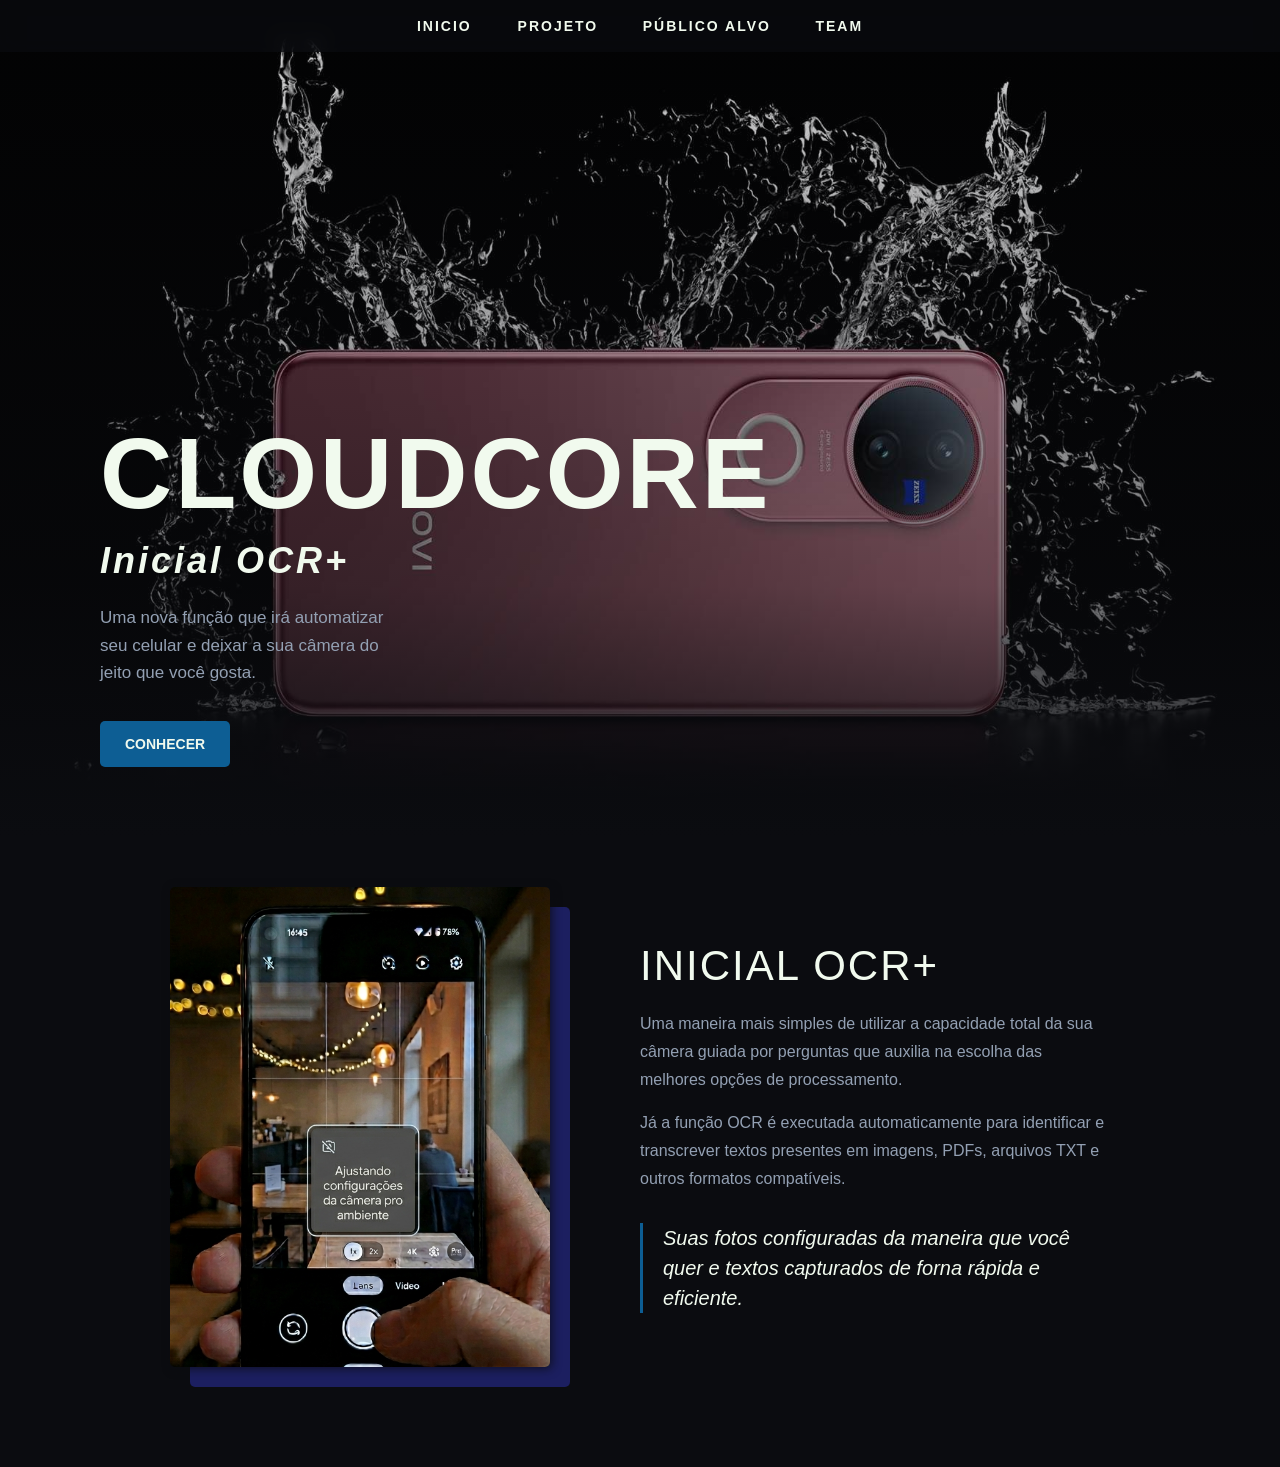
==== SPRINT/index.html @ e1733553 "adicionando inicio/projeto" ====
<!DOCTYPE html>
<html lang="en">
<head>
    <meta charset="UTF-8">
    <meta name="viewport" content="width=device-width, initial-scale=1.0">
    <title>SPRINT-3</title>
    <link rel="stylesheet" href="./style.css">
</head>

<body>
    <main id="inicio">
        <header class="menu">
            <nav>
                <a href="#inicio">Inicio </a>
                <a href="#projeto">Projeto</a>
                <a href="#alvo">Público Alvo</a>
                <a href="#team">Team</a>
            </nav>
        </header>

    <section id="box">
        <div class="box-content">
            <h1>
                CLOUDCORE
                <span>Inicial OCR+</span>
            </h1>
            <p class="box-desc">
                Uma nova função que irá automatizar seu celular e deixar a sua câmera do jeito que você gosta.
            </p>
            <a href="#projeto" class="btn">
                Conhecer
            </a>
        </div>
    </section>

    <section class="conteudo" id="projeto">
            <div class="img" role="img" ></div>

            <div class="text">
                <h2>INICIAL OCR+</h2>
                <p>
                    Uma maneira mais simples de utilizar a capacidade total da sua câmera guiada por perguntas que auxilia na escolha das melhores opções de processamento.

                </p>
                <p>
                   Já a função OCR é executada automaticamente para identificar e transcrever textos presentes em imagens, PDFs, arquivos TXT e outros formatos compatíveis.
                </p>
                <blockquote>
                    Suas fotos configuradas da maneira que você quer e textos capturados de forna rápida e eficiente.
                </blockquote>
            </div>
        </section>
    </main>

</body>
</html>
---- SPRINT/style.css ----
:root{
    --primary: #0d5e94;
    --secondary:#2a177f;
    --tertiary: #6a1414;
    --dark: #0b0c10;
    --light: #F1FAEE;
    --gray: #93a0b3;

    --title: 'Anton', 'Arial Narrow', sans-serif;
    --text: 'Work Sans', Arial, sans-serif;
}

::selection {
    background: var(--primary);
    color: var(--light);
}

html {
    scroll-behavior: smooth;
}

* {  
    box-sizing: border-box;
}

body {
    margin: 0;
    padding: 0;
    font-family: var(--text);
    background: var(--dark);
    color: var(--light);
    
}

.menu {
    position: fixed;
    width: 100%;
    top: 0;
    z-index: 10;
    display: flex;
    justify-content: center;
    padding: 17px 15px;
    background: #0b0c10b3;
    backdrop-filter: blur(10px);
}

.menu a {
    color: var(--light);
    text-decoration: none;
    text-transform: uppercase;
    font-size: 14px;
    letter-spacing: 2px;
    font-weight: 700;
    margin: 0 15px;
    padding: 7px 5px;
    border-bottom: 3px solid transparent;
    transition: border-color .5s ease;
}

.menu a:hover,
.menu a:focus {
    border-color: var(--primary);
    outline: none;
}

#box {
    display: flex;
    align-items:flex-end;
    height: 93vh;
    padding: 70px 100px;
    background-image:
        linear-gradient(180deg, #0b0c1026 0%, #0b0c108c 70%, var(--dark) 100%),
        url(./images/jovicell.jpg);
    background-size: cover;
    background-position: center;
}

h1 {
    font-family: var(--title);
    color: var(--light);
    text-transform: uppercase;
    font-size: 100px;
    line-height: 1;
    letter-spacing: 3px;
    margin: 0;
}

h1 span {
    display: block;
    color: var(--light);
    font-family: var(--text);
    font-size: 36px;
    font-weight: 600;
    margin-top: 20px;
    font-style: italic;
    text-transform: capitalize;
}

.box-desc {
    max-width: 40%;
    color: var(--gray);
    font-size: 17px;
    line-height: 1.6;
    margin: 25px 0 35px;
    
}
 
.btn {
    background: var(--primary);
    color: var(--light);
    text-transform: uppercase;
    text-decoration: none;
    font-weight: 600;
    font-size: 14px;
    padding: 15px 25px;
    border-radius: 5px;
    display: block;
    width: fit-content;
    transition: transform .25s ease, background .25s ease;
}

.btn:hover,
.btn:focus {    
    background: var(--secondary);
    transform: scale(1.05) translateX(5px);
    outline: none;
}

.conteudo {
    display: flex;
    align-items: center;
    justify-content: space-between;
    padding: 50px 0 100px;
    max-width: 940px;
    margin: 0 auto;
}

.img {
    background-image: url(./images/Módulo\ automático.png);
    background-size: cover;
    background-position: center;
    width: 380px;
    height: 480px;
    border-radius: 5px;
    box-shadow: 2px 2px 10px #0b0c10bf, 20px 20px 0 #393fe65f;
}

.text { 
    width: 50%;
}

h2 {
    font-family: var(--title);
    text-transform: uppercase;
    font-size: 42px;
    letter-spacing: 2px;
    font-weight: 400;
    margin: 0 0 20px;
    color: var(--light);
}

.text p {
    color: var(--gray);
    font-size: 16px;
    line-height: 1.75;
    margin: 0 0 15px;
}

blockquote {
    color: var(--light);
    font-size: 20px;
    font-style: italic;
    line-height: 1.5;
    margin: 30px 0 0;
    padding-left: 20px;
    border-left: 3px solid var(--primary);
}
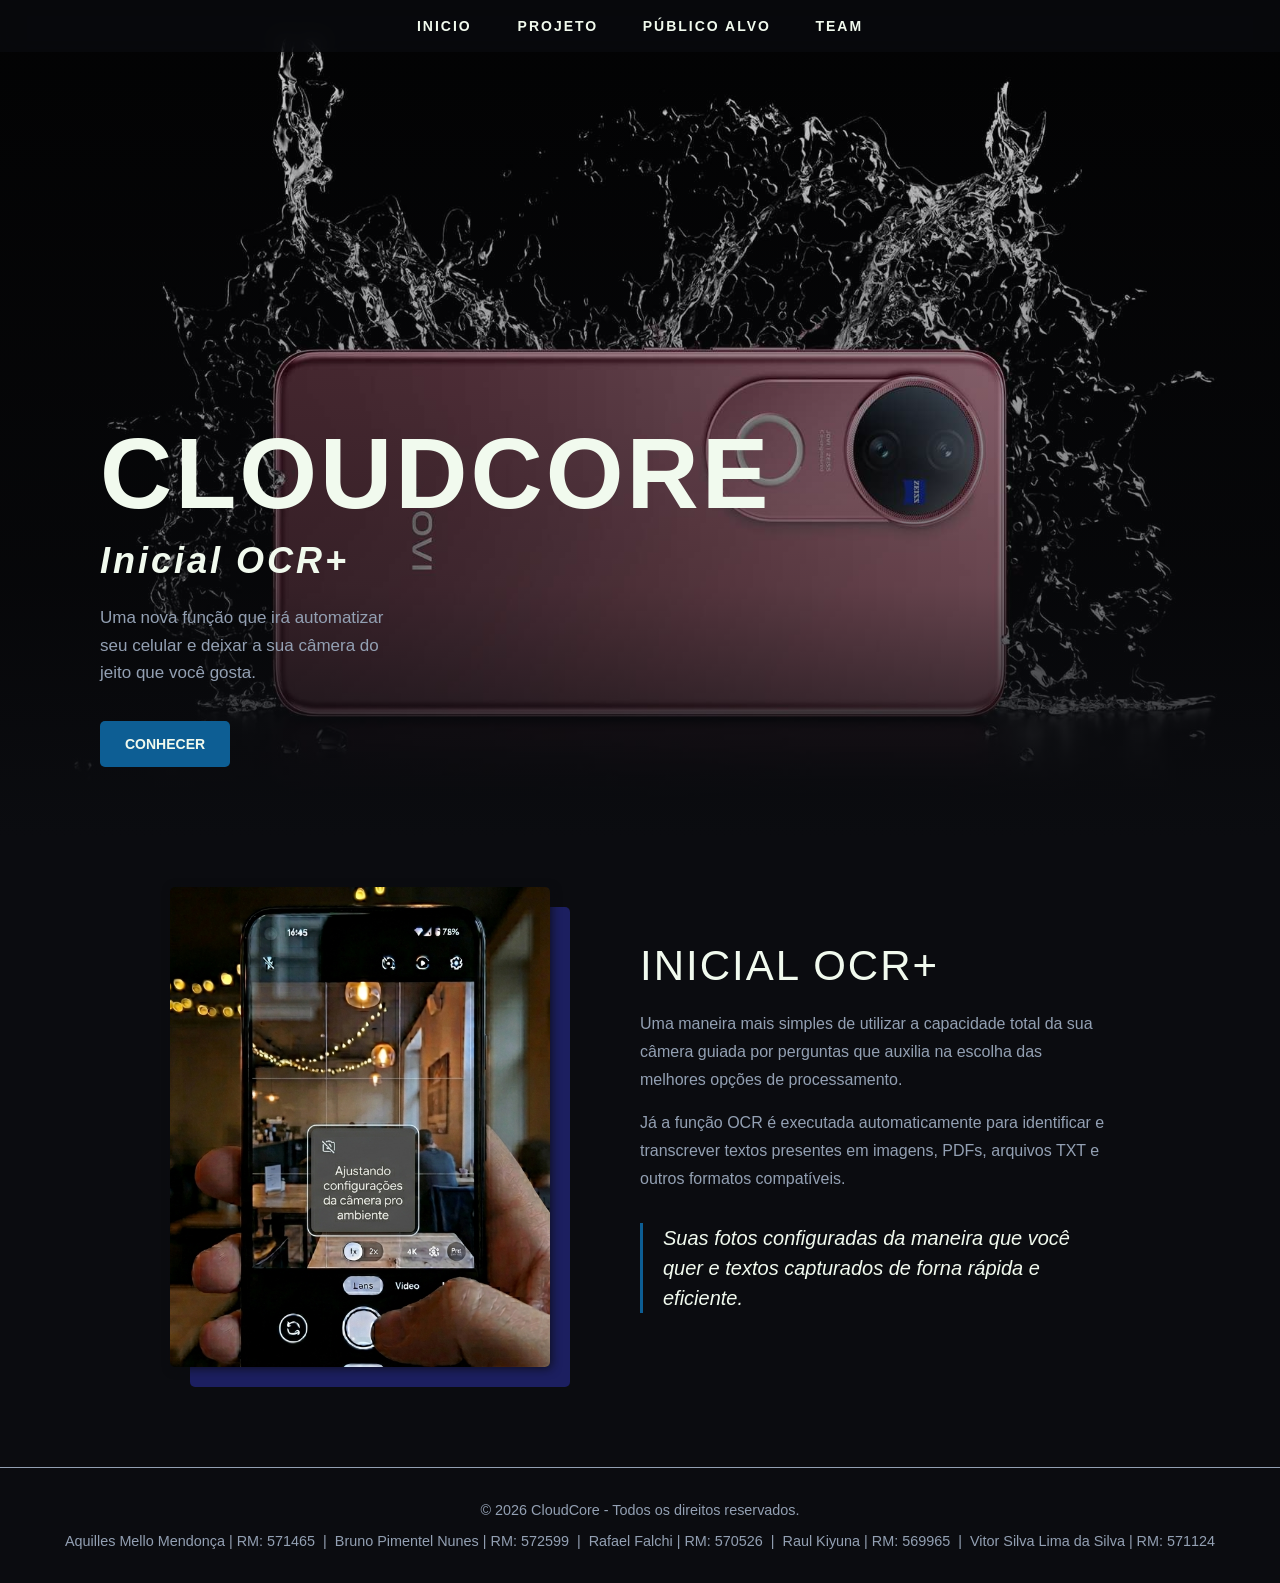
==== commit 5860efd6: "footer" ====
--- a/SPRINT/index.html
+++ b/SPRINT/index.html
@@ -50,6 +50,12 @@
                 </blockquote>
             </div>
         </section>
+
+        <footer class="rodape">
+            <p id="integrantes">© 2026 CloudCore - Todos os direitos reservados.</p>
+        <p> Aquilles Mello Mendonça | RM: 571465 &nbsp;|&nbsp; Bruno Pimentel Nunes | RM: 572599 &nbsp;|&nbsp; Rafael Falchi | RM: 570526 &nbsp;|&nbsp; Raul Kiyuna | RM: 569965 &nbsp;|&nbsp; Vitor Silva Lima da Silva | RM: 571124</p>
+
+        </footer>
     </main>
 
 </body>
--- a/SPRINT/style.css
+++ b/SPRINT/style.css
@@ -175,3 +175,12 @@
     padding-left: 20px;
     border-left: 3px solid var(--primary);
 }
+
+  footer {
+        background-color: var(--dark);
+        text-align: center;
+        padding: 20px;
+        font-size: 0.9rem;
+        color: var(--gray);
+        border-top: 1px solid var(--gray);
+    }
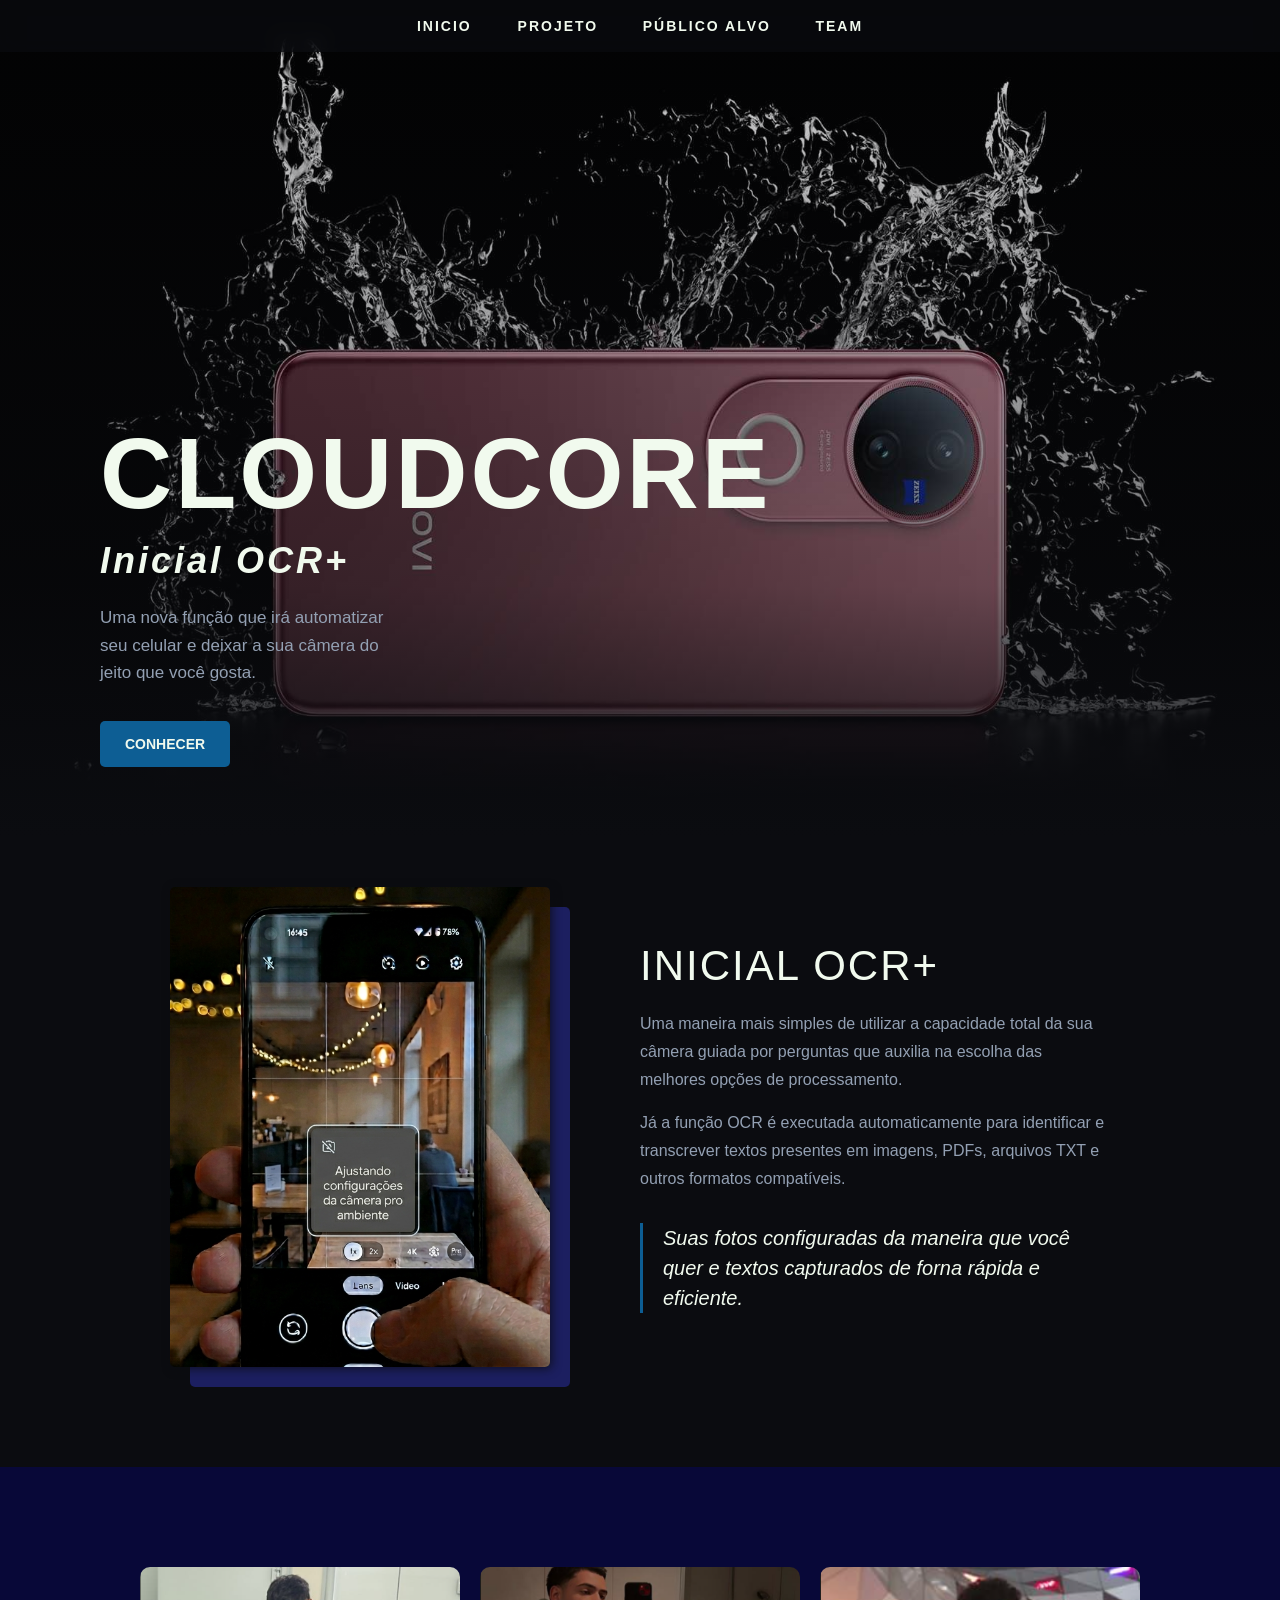
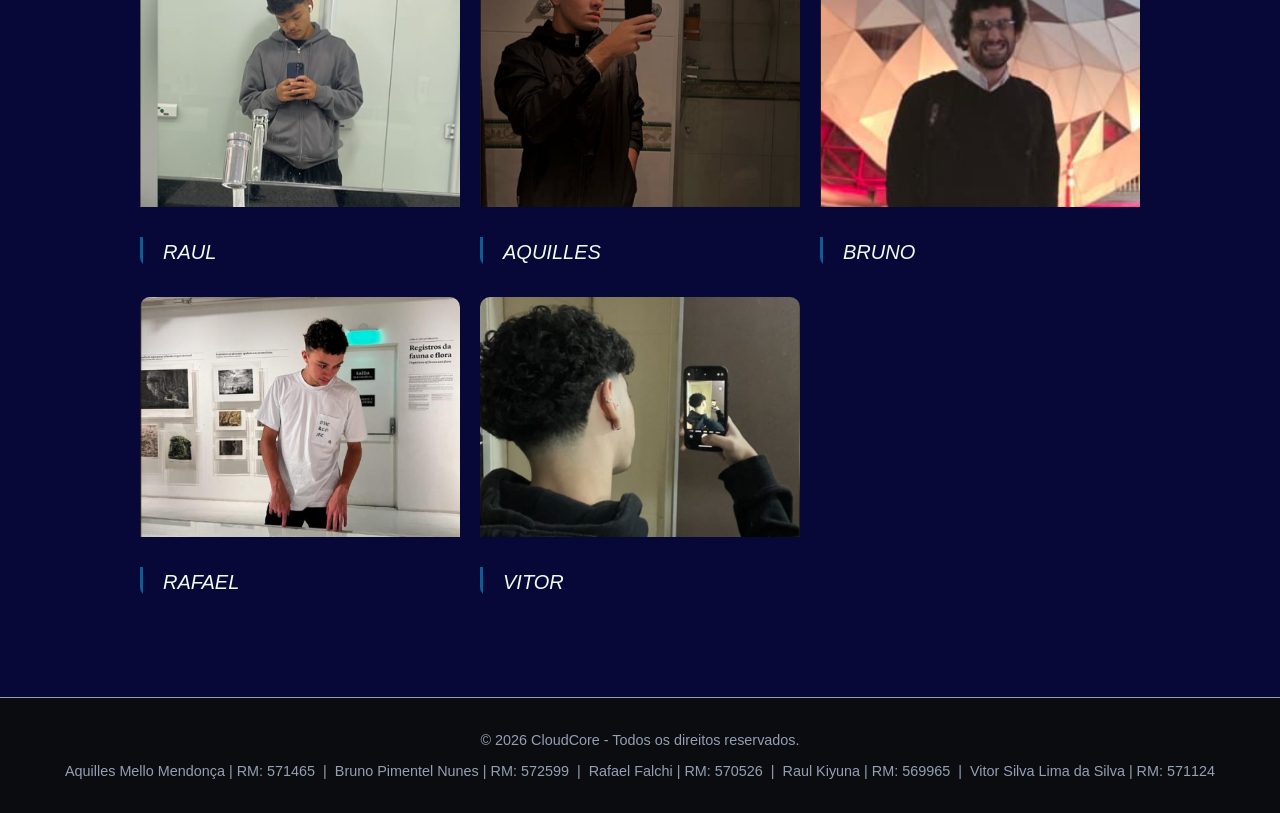
==== commit 3a0755c4: "aba team" ====
--- a/SPRINT/index.html
+++ b/SPRINT/index.html
@@ -34,22 +34,50 @@
     </section>
 
     <section class="conteudo" id="projeto">
-            <div class="img" role="img" ></div>
+        <div class="img-c" role="img" ></div>
+        <div class="text">
+            <h2>INICIAL OCR+</h2>
+            <p>Uma maneira mais simples de utilizar a capacidade total da sua câmera guiada por perguntas que auxilia na escolha das melhores opções de processamento.
+            </p>
+            <p>Já a função OCR é executada automaticamente para identificar e transcrever textos presentes em imagens, PDFs, arquivos TXT e outros formatos compatíveis.
+            </p>
+            <blockquote>
+                    Suas fotos configuradas da maneira que você quer e textos capturados de forna rápida e eficiente.
+            </blockquote>
+        </div>
+    </section>
+    
+    <section class="team" id="team">
+        <div class="team-content">
+           
+        </div>
 
-            <div class="text">
-                <h2>INICIAL OCR+</h2>
-                <p>
-                    Uma maneira mais simples de utilizar a capacidade total da sua câmera guiada por perguntas que auxilia na escolha das melhores opções de processamento.
+        <div class="team_container">
+            <div class="team-card">
+                <img src="./images/user-1.png" class="img-t" alt="Raul">
+                <blockquote> RAUL</blockquote>
+            </div>
 
-                </p>
-                <p>
-                   Já a função OCR é executada automaticamente para identificar e transcrever textos presentes em imagens, PDFs, arquivos TXT e outros formatos compatíveis.
-                </p>
-                <blockquote>
-                    Suas fotos configuradas da maneira que você quer e textos capturados de forna rápida e eficiente.
-                </blockquote>
+            <div class="team-card">
+                <img src="./images/user-2.png" class="img-t" alt="Aquilles">
+                <BLOckquote> AQUILLES</BLOckquote>
             </div>
+            <div class="team-card">
+                <img src="./images/user-3.png" class="img-t" alt="Bruno">
+                <BLOckquote> BRUNO</BLOckquote>
+            </div>
+            <div class="team-card">
+                <img src="./images/user-4.png" class="img-t" alt="Rafael">
+                <BLOckquote>RAFAEL</BLOckquote>
+            </div>
+            <div class="team-card">
+                <img src="./images/user-5.png" class="img-t" alt="Vitor">
+                <blockquote>VITOR</blockquote>
+            </div>
+        </div>
         </section>
+           
+        
 
         <footer class="rodape">
             <p id="integrantes">© 2026 CloudCore - Todos os direitos reservados.</p>
--- a/SPRINT/style.css
+++ b/SPRINT/style.css
@@ -135,7 +135,7 @@
     margin: 0 auto;
 }
 
-.img {
+.img-c {
     background-image: url(./images/Módulo\ automático.png);
     background-size: cover;
     background-position: center;
@@ -176,11 +176,38 @@
     border-left: 3px solid var(--primary);
 }
 
-  footer {
+.team {
+    background-color:rgb(8, 8, 56); 
+    padding: 100px 20px;
+}
+
+.team_container {
+    display: grid;
+    grid-template-columns: repeat(3, 1fr);
+    gap: 30px 20px;
+    max-width: 1000px;
+    margin: 0 auto;
+}
+
+.team-card {
+    position: relative;
+    overflow: hidden;
+    width: 100%;
+    border-radius: 10px;
+}
+
+.img-t {
+    width: 100%;
+    height: 240px;
+    object-fit: cover;
+    display: block;
+}
+
+footer {
         background-color: var(--dark);
         text-align: center;
         padding: 20px;
         font-size: 0.9rem;
         color: var(--gray);
         border-top: 1px solid var(--gray);
-    }+}
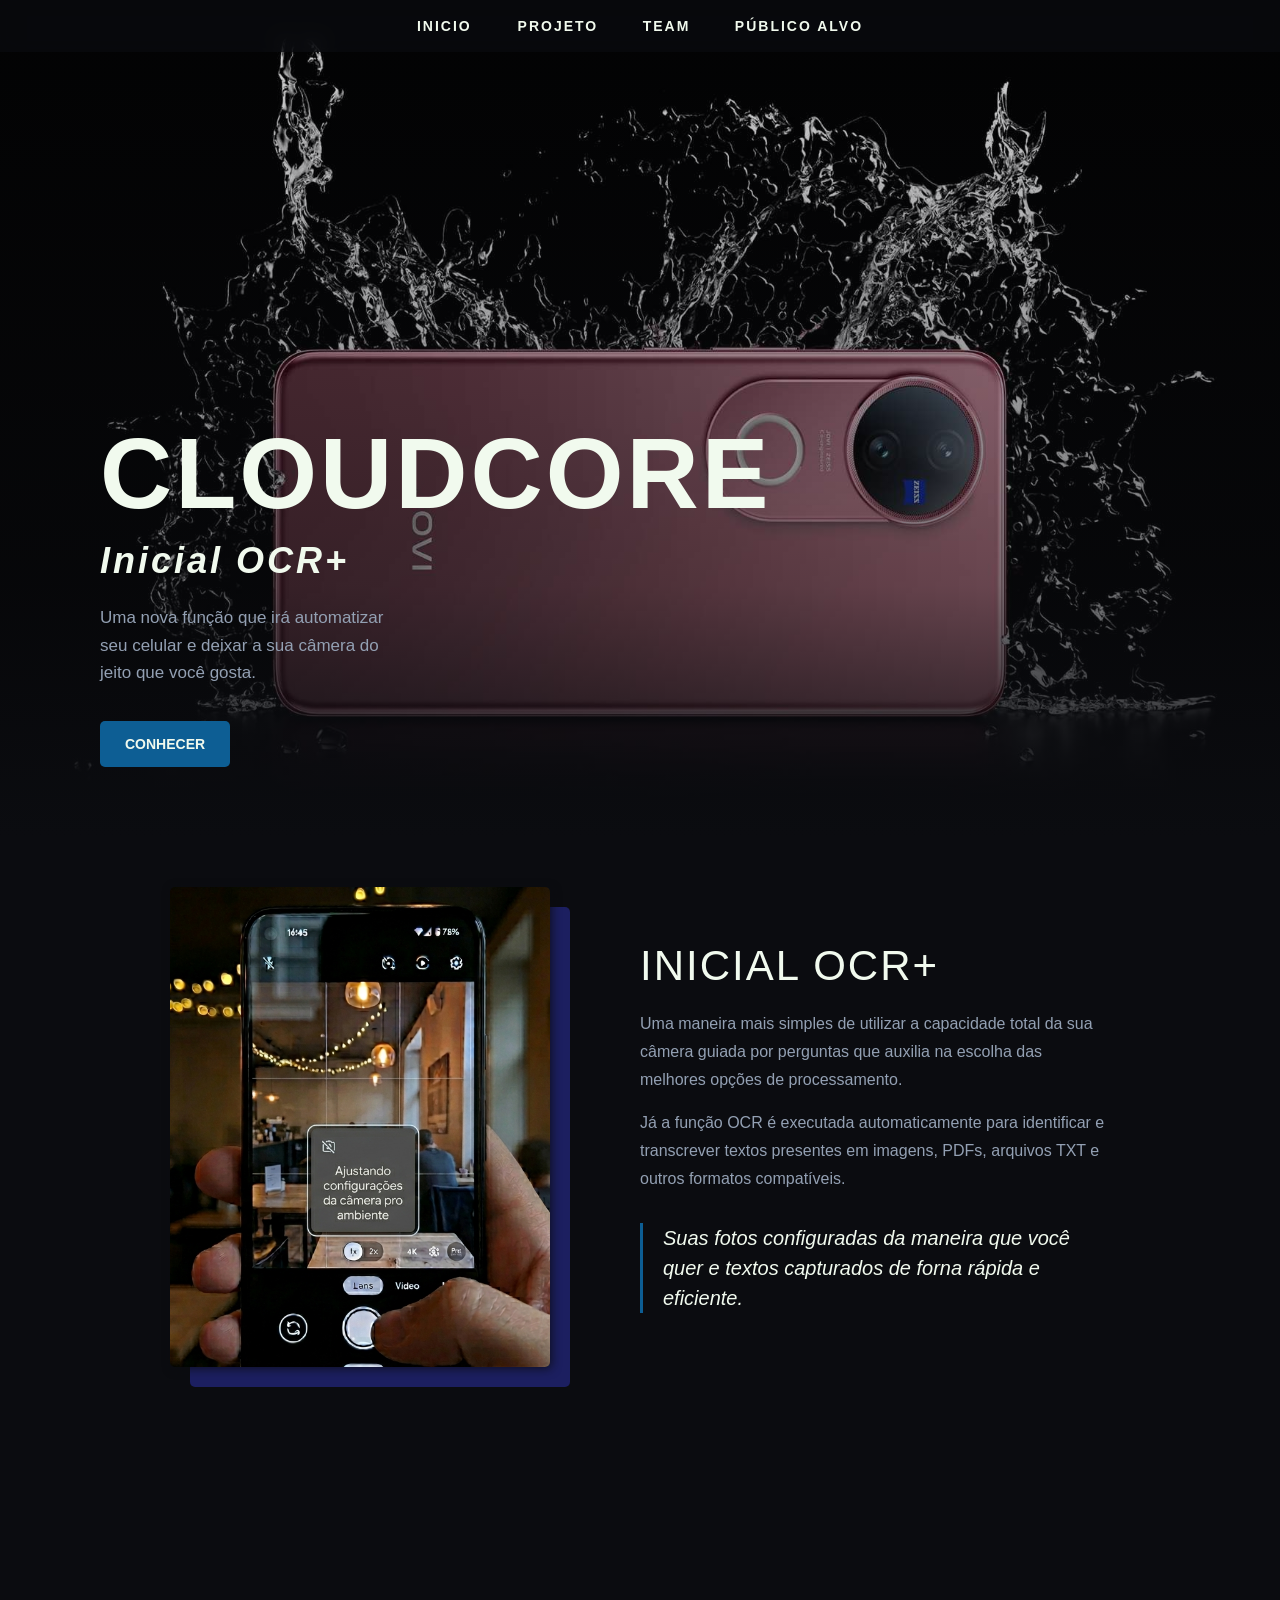
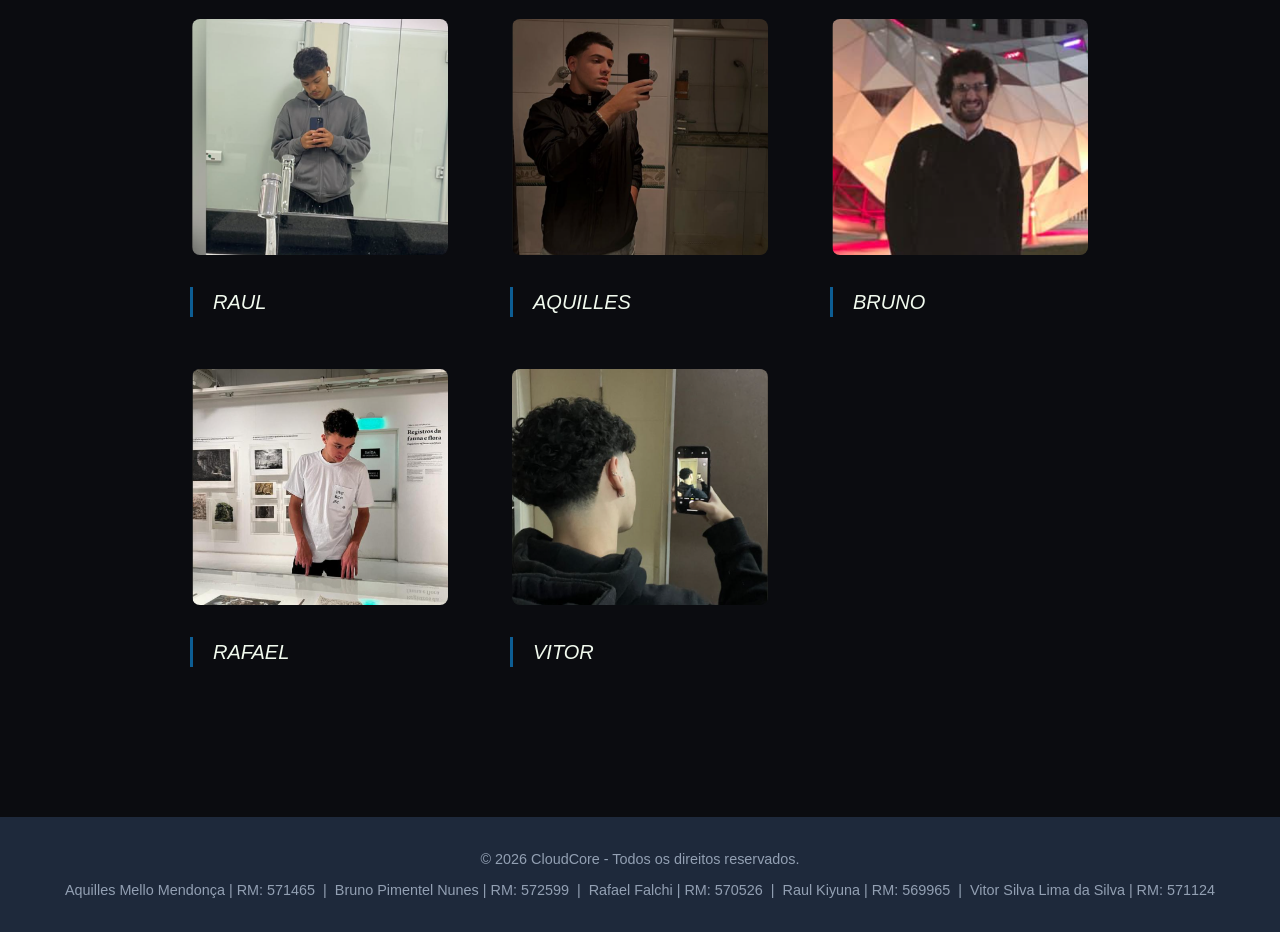
==== commit 0d457039: "team atualizado" ====
--- a/SPRINT/index.html
+++ b/SPRINT/index.html
@@ -13,8 +13,9 @@
             <nav>
                 <a href="#inicio">Inicio </a>
                 <a href="#projeto">Projeto</a>
+                <a href="#team">Team</a>
                 <a href="#alvo">Público Alvo</a>
-                <a href="#team">Team</a>
+                
             </nav>
         </header>
 
@@ -76,8 +77,13 @@
             </div>
         </div>
         </section>
-           
         
+        <section class="alvo" id="alvo">
+            <div class="alvo-container">
+
+            </div>
+
+        </section>
 
         <footer class="rodape">
             <p id="integrantes">© 2026 CloudCore - Todos os direitos reservados.</p>
--- a/SPRINT/style.css
+++ b/SPRINT/style.css
@@ -1,7 +1,8 @@
 :root{
     --primary: #0d5e94;
     --secondary:#2a177f;
-    --tertiary: #6a1414;
+    --tertiary: #2f2015d7;
+    --quartenary:#1e293b;
     --dark: #0b0c10;
     --light: #F1FAEE;
     --gray: #93a0b3;
@@ -177,23 +178,25 @@
 }
 
 .team {
-    background-color:rgb(8, 8, 56); 
+    background-color:var(--dark); 
     padding: 100px 20px;
 }
 
 .team_container {
     display: grid;
     grid-template-columns: repeat(3, 1fr);
-    gap: 30px 20px;
+    gap: 50px 60px;
     max-width: 1000px;
     margin: 0 auto;
-}
+    padding: 50px 50px;
+}
+
 
 .team-card {
     position: relative;
     overflow: hidden;
     width: 100%;
-    border-radius: 10px;
+    
 }
 
 .img-t {
@@ -201,13 +204,20 @@
     height: 240px;
     object-fit: cover;
     display: block;
+    border-radius: 10px;
+    border: 2px solid var(--dark);
+}
+
+.img-t:hover,
+.img-t:focus {
+    border-color: var(--primary);
+    outline: none;
 }
 
 footer {
-        background-color: var(--dark);
+        background-color: var(--quartenary);
         text-align: center;
         padding: 20px;
         font-size: 0.9rem;
         color: var(--gray);
-        border-top: 1px solid var(--gray);
-}
+}
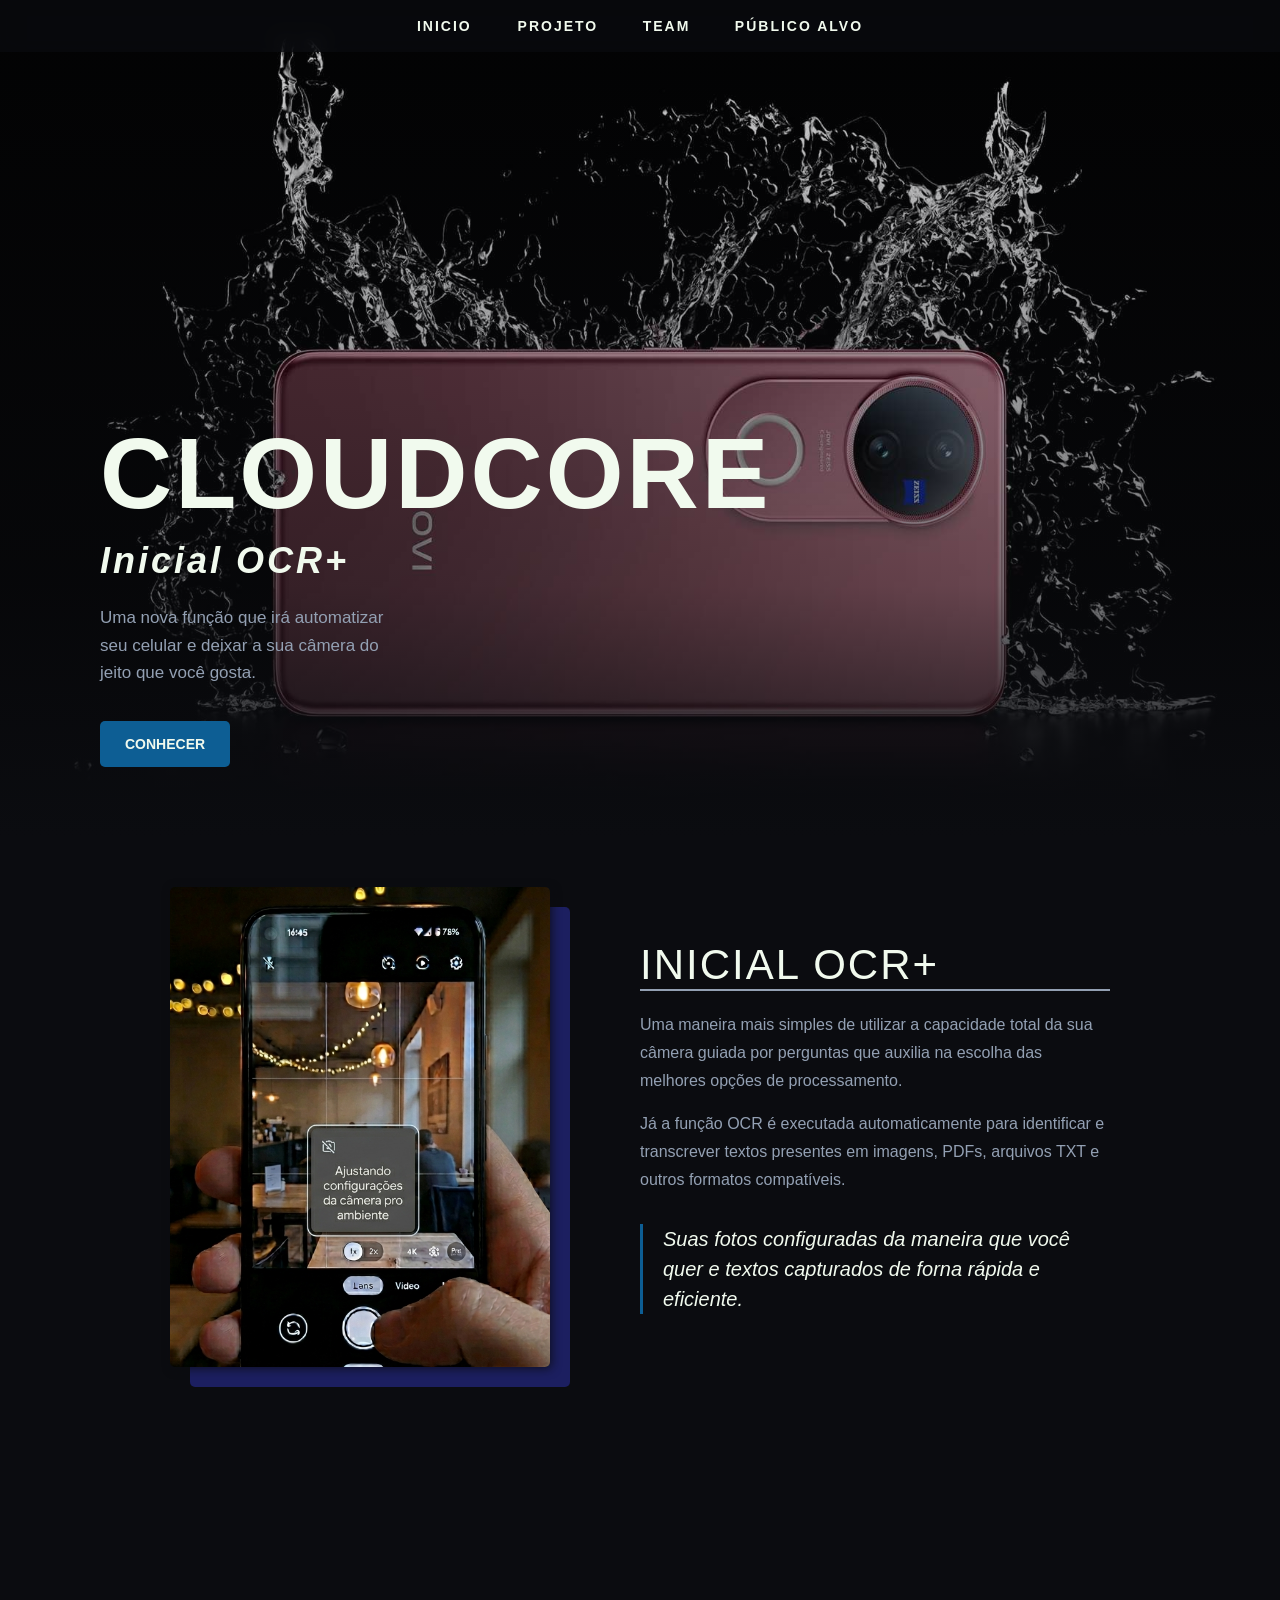
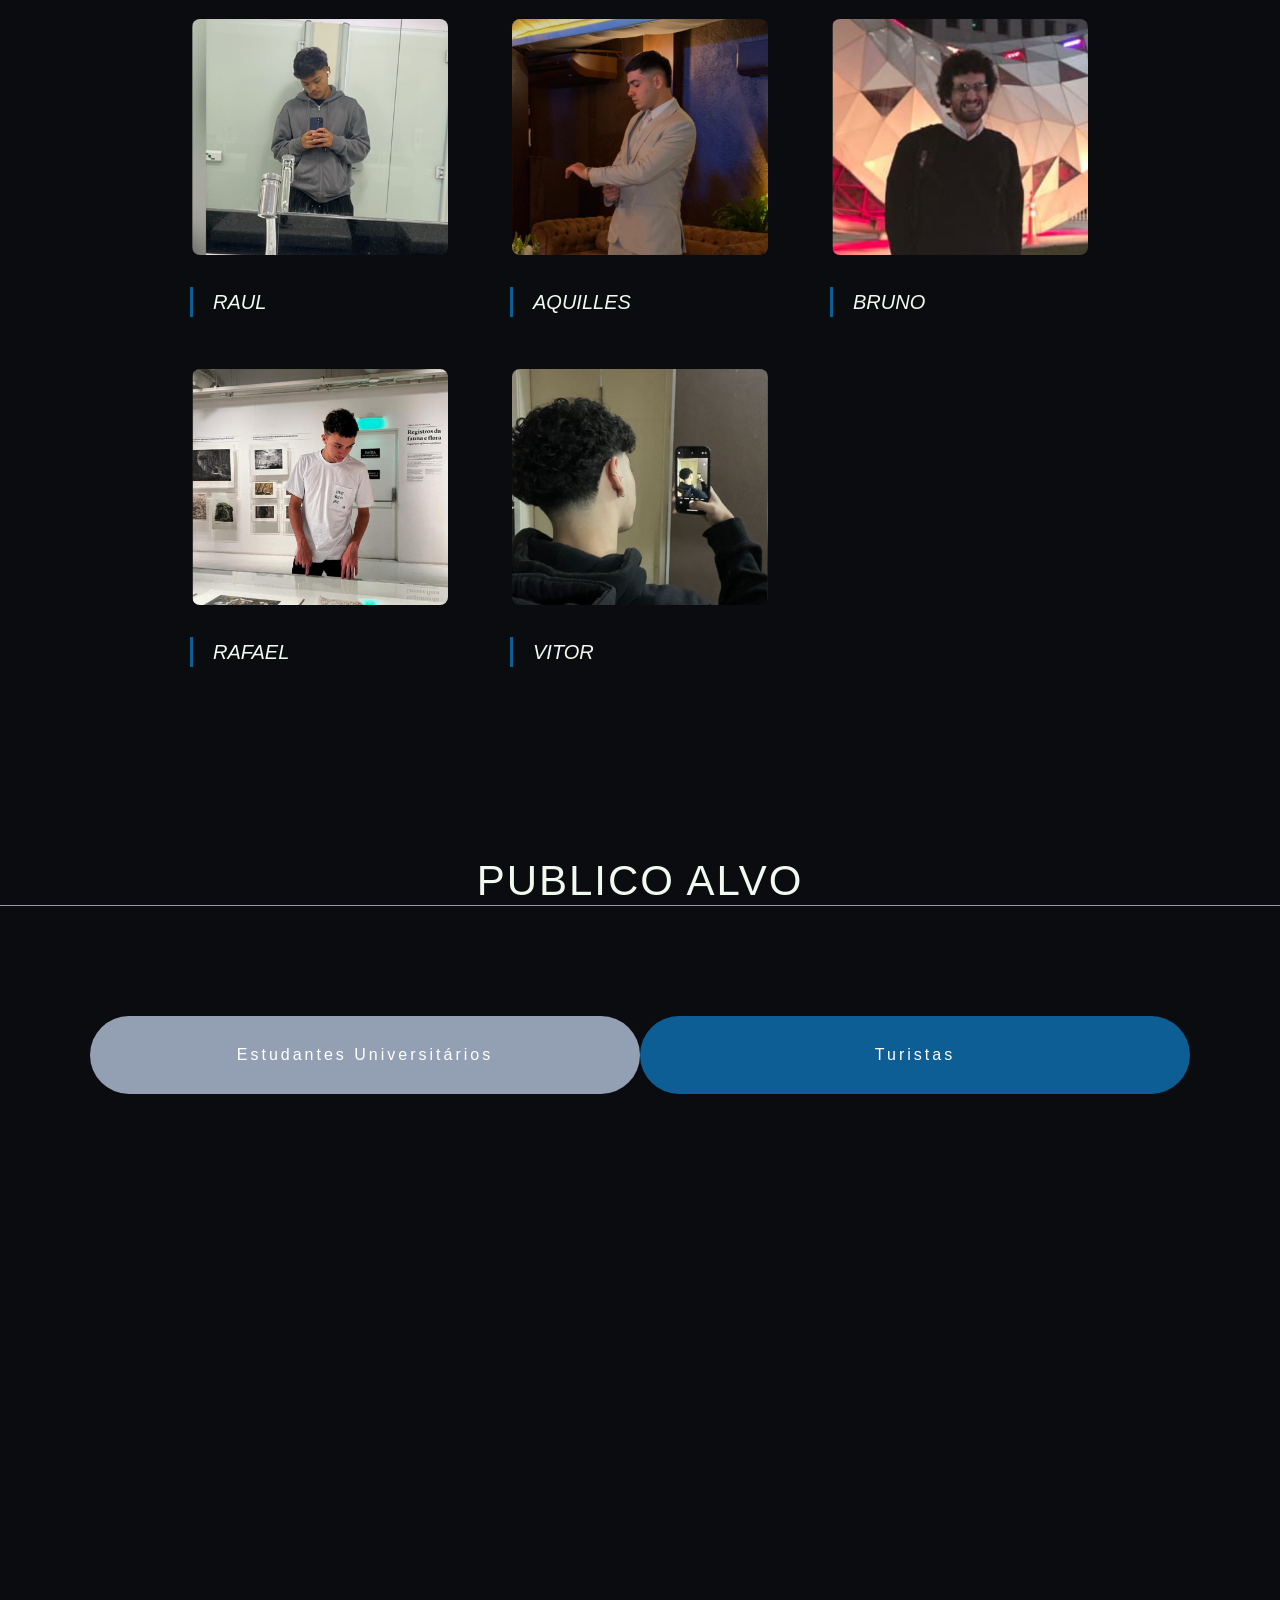
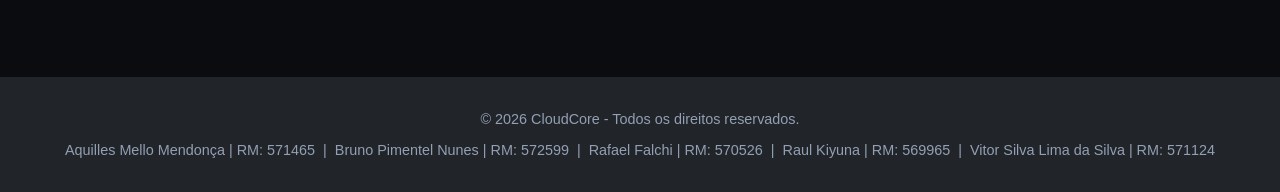
==== commit 9cb945d0: "Aba Público alvo" ====
--- a/SPRINT/index.html
+++ b/SPRINT/index.html
@@ -5,6 +5,7 @@
     <meta name="viewport" content="width=device-width, initial-scale=1.0">
     <title>SPRINT-3</title>
     <link rel="stylesheet" href="./style.css">
+    <link rel="stylesheet" href="./grid.css">
 </head>
 
 <body>
@@ -79,8 +80,13 @@
         </section>
         
         <section class="alvo" id="alvo">
-            <div class="alvo-container">
+            <div class="alvo-title">
+                <h3> Publico Alvo</h3>
+            </div>
 
+            <div class="alvo-container st">
+                <div class="steak st1">Estudantes Universitários </div>
+                <div class="steak st2">Turistas</div>
             </div>
 
         </section>
--- a/SPRINT/style.css
+++ b/SPRINT/style.css
@@ -1,7 +1,7 @@
 :root{
     --primary: #0d5e94;
     --secondary:#2a177f;
-    --tertiary: #2f2015d7;
+    --tertiary: #212429;
     --quartenary:#1e293b;
     --dark: #0b0c10;
     --light: #F1FAEE;
@@ -158,6 +158,7 @@
     font-weight: 400;
     margin: 0 0 20px;
     color: var(--light);
+    border-bottom: 2px solid var(--gray)
 }
 
 .text p {
@@ -213,9 +214,41 @@
     border-color: var(--primary);
     outline: none;
 }
+h3 {
+    font-family: var(--title);
+    text-transform: uppercase;
+    font-size: 42px;
+    letter-spacing: 2px;
+    font-weight: 400;
+    margin: 0 0 20px;
+    color: var(--light);
+    border-bottom: 1px solid var(--gray);
+}
+.alvo {
+    height: 80vh;
+    margin: 40px auto 100px;
+    color: #fff;
+    text-align: center;
+}
+
+.steak {
+    min-height: 70px; 
+    padding: 30px;
+    font-family: var(--text);
+    letter-spacing: 3px;
+    border-radius: 100px;
+}
+
+.st1 {
+    background-color: var(--gray);
+}
+
+.st2 {
+    background-color: var(--primary);
+}
 
 footer {
-        background-color: var(--quartenary);
+        background-color: var(--tertiary);
         text-align: center;
         padding: 20px;
         font-size: 0.9rem;
--- a/SPRINT/grid.css
+++ b/SPRINT/grid.css
@@ -0,0 +1,8 @@
+.alvo-container {
+    display: grid;
+}
+
+.st {
+    grid-template-columns: 1fr 1fr;
+    padding: 90px;
+}
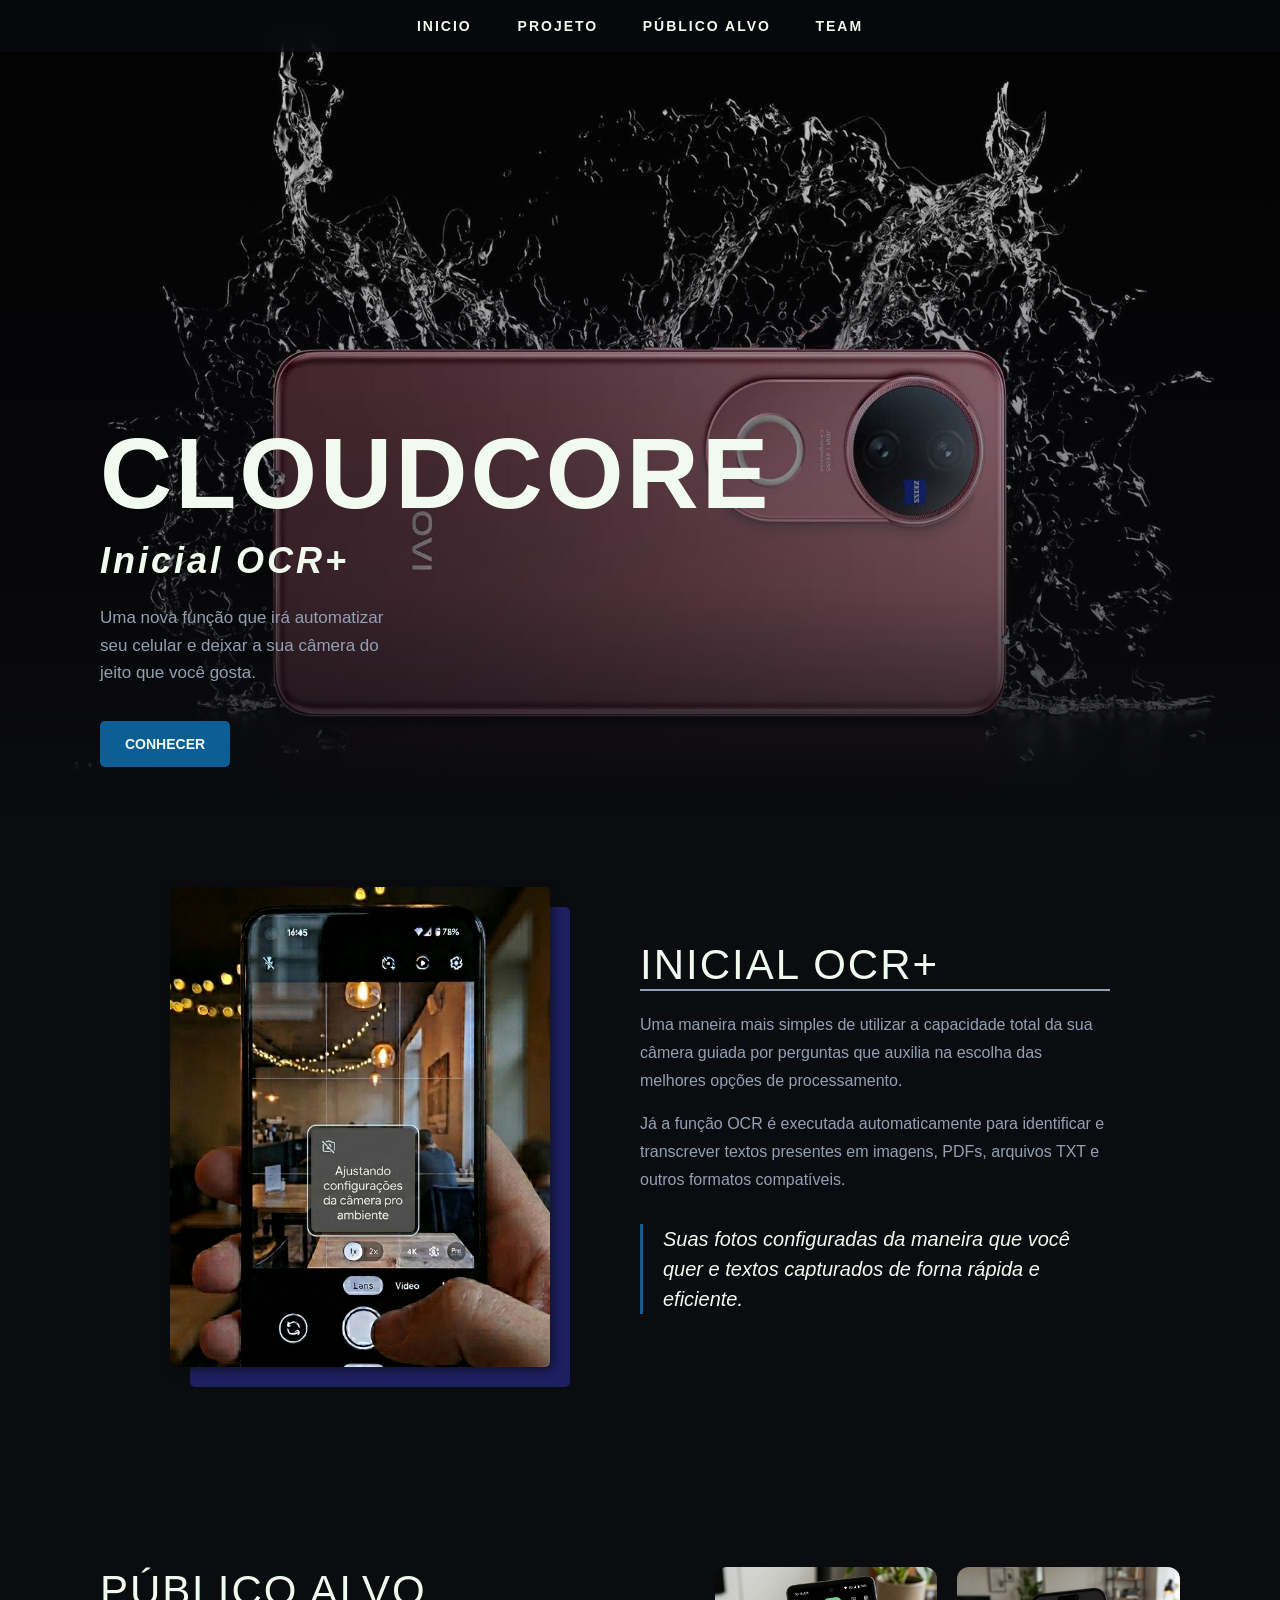
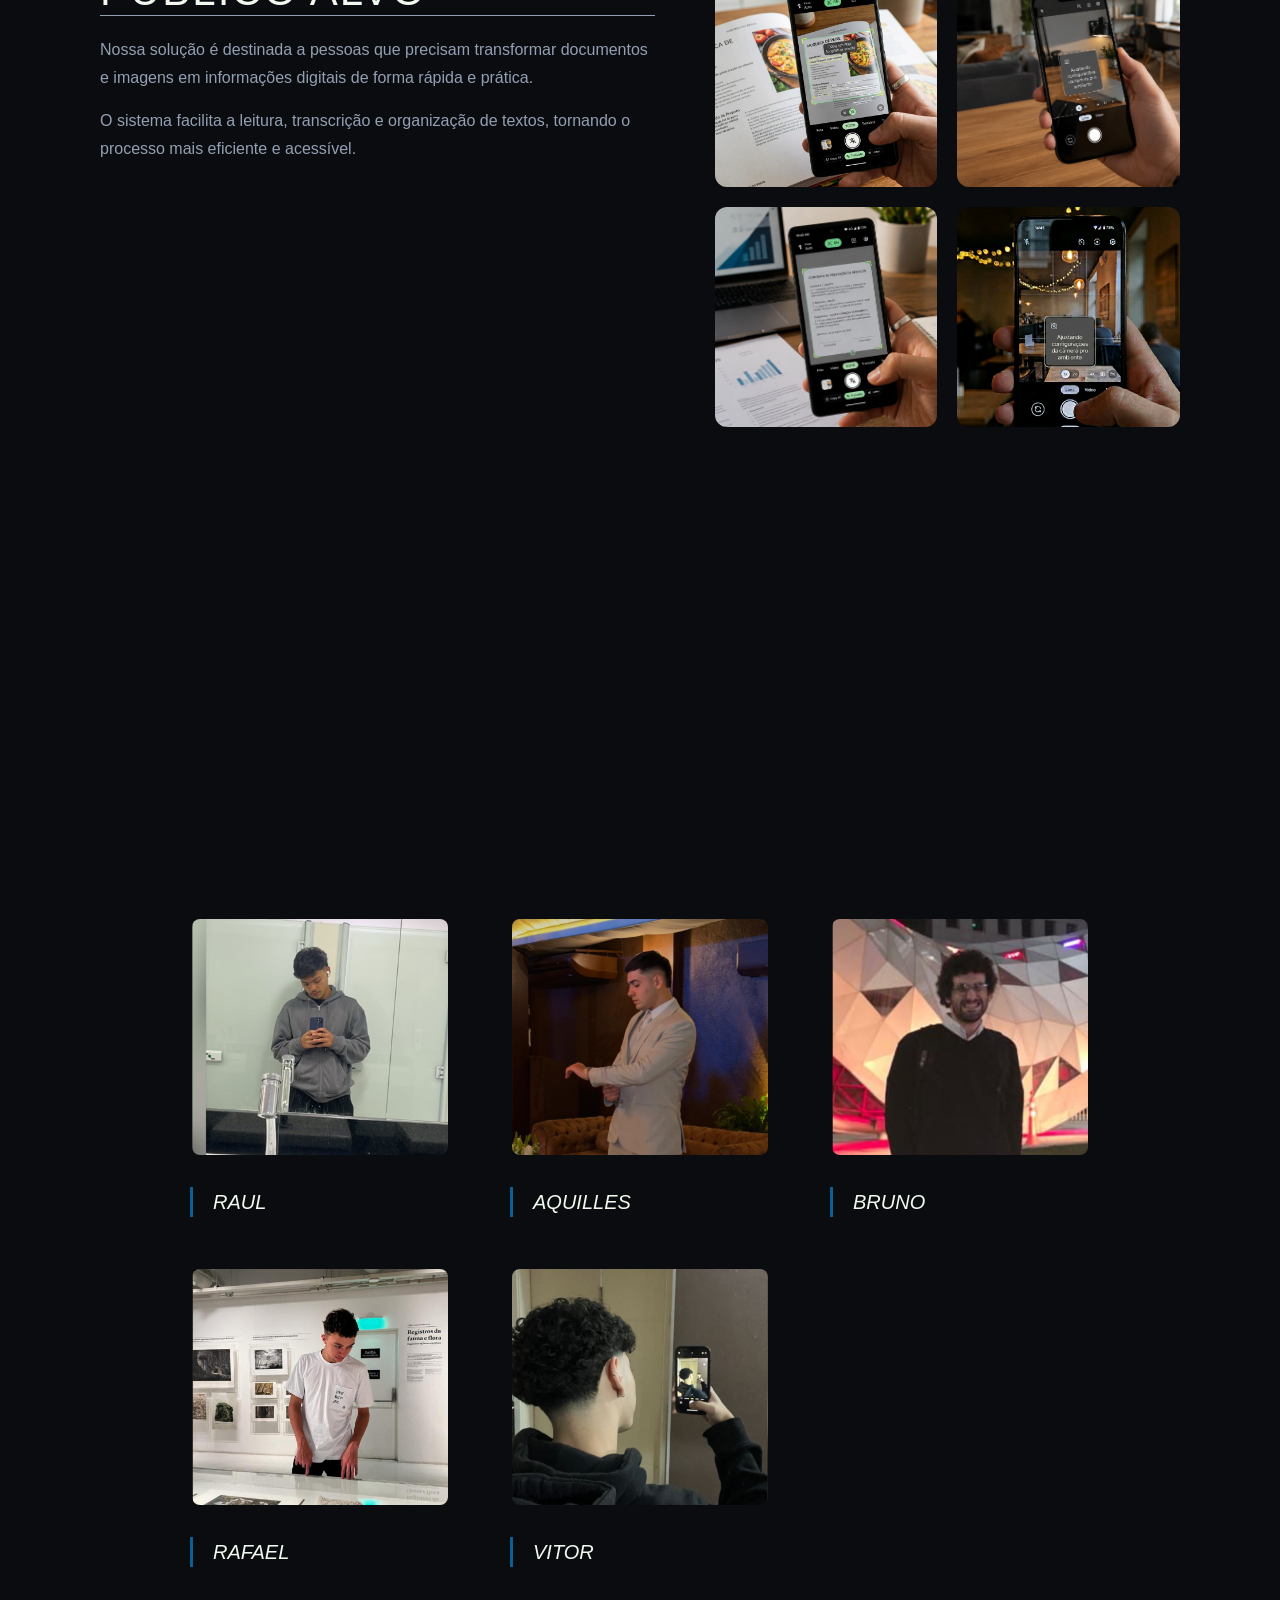
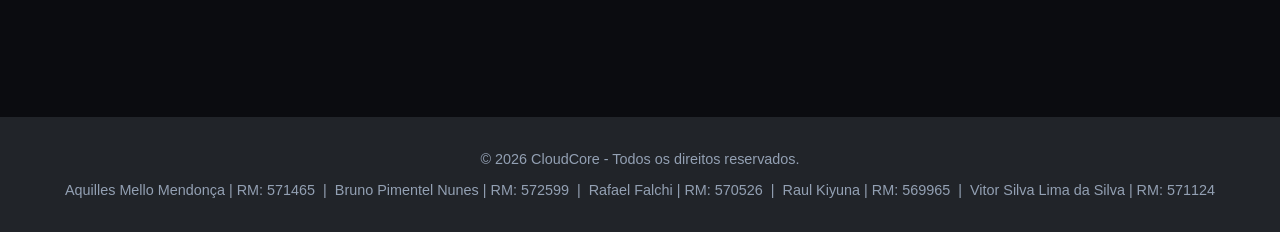
==== commit e982f96f: "Público alvo atualizado/ hover no team" ====
--- a/SPRINT/index.html
+++ b/SPRINT/index.html
@@ -14,8 +14,9 @@
             <nav>
                 <a href="#inicio">Inicio </a>
                 <a href="#projeto">Projeto</a>
+                <a href="#alvo">Público Alvo</a>
                 <a href="#team">Team</a>
-                <a href="#alvo">Público Alvo</a>
+                
                 
             </nav>
         </header>
@@ -49,7 +50,36 @@
         </div>
     </section>
     
-    <section class="team" id="team">
+    
+        
+       <section class="publico-alvo" id="alvo">
+
+    <div class="publico-texto">
+        <h3>PÚBLICO ALVO</h3>
+
+        <p>
+            Nossa solução é destinada a pessoas que precisam
+            transformar documentos e imagens em informações
+            digitais de forma rápida e prática.
+        </p>
+
+        <p>
+            O sistema facilita a leitura, transcrição e
+            organização de textos, tornando o processo mais
+            eficiente e acessível.
+        </p>
+    </div>
+
+    <div class="publico-galeria">
+        <img src="./images/OCR1.png" alt="Exemplo 1">
+        <img src="./images/inicial1.png" alt="Exemplo 2">
+        <img src="./images/OCR2.png" alt="Exemplo 3">
+        <img src="./images/Módulo automático.png" alt="Exemplo 4">
+    </div>
+
+</section>
+
+<section class="team" id="team">
         <div class="team-content">
            
         </div>
@@ -78,18 +108,6 @@
             </div>
         </div>
         </section>
-        
-        <section class="alvo" id="alvo">
-            <div class="alvo-title">
-                <h3> Publico Alvo</h3>
-            </div>
-
-            <div class="alvo-container st">
-                <div class="steak st1">Estudantes Universitários </div>
-                <div class="steak st2">Turistas</div>
-            </div>
-
-        </section>
 
         <footer class="rodape">
             <p id="integrantes">© 2026 CloudCore - Todos os direitos reservados.</p>
--- a/SPRINT/style.css
+++ b/SPRINT/style.css
@@ -178,6 +178,56 @@
     border-left: 3px solid var(--primary);
 }
 
+
+
+#alvo {
+    display: flex;
+    align-items: flex-start;
+    padding: 100px 100px;
+    height: 100vh;
+}
+
+h3 {
+    font-family: var(--title);
+    text-transform: uppercase;
+    font-size: 42px;
+    letter-spacing: 2px;
+    font-weight: 400;
+    margin: 0 0 20px;
+    color: var(--light);
+    border-bottom: 1px solid var(--gray);
+}
+
+
+.publico-alvo {
+    display: grid;
+    grid-template-columns: 1fr 1fr;
+    gap: 60px;
+    align-items: center;
+    padding: 80px;
+}
+
+.publico-texto p {
+    color: var(--gray);
+    font-size: 16px;
+    line-height: 1.75;
+    margin: 0 0 15px;
+}
+
+
+.publico-galeria {
+    display: grid;
+    grid-template-columns: repeat(2, 1fr);
+    gap: 20px;
+}
+
+.publico-galeria img {
+    width: 100%;
+    height: 220px;
+    object-fit: cover;
+    border-radius: 12px;
+}
+
 .team {
     background-color:var(--dark); 
     padding: 100px 20px;
@@ -211,42 +261,8 @@
 
 .img-t:hover,
 .img-t:focus {
-    border-color: var(--primary);
-    outline: none;
-}
-h3 {
-    font-family: var(--title);
-    text-transform: uppercase;
-    font-size: 42px;
-    letter-spacing: 2px;
-    font-weight: 400;
-    margin: 0 0 20px;
-    color: var(--light);
-    border-bottom: 1px solid var(--gray);
-}
-.alvo {
-    height: 80vh;
-    margin: 40px auto 100px;
-    color: #fff;
-    text-align: center;
-}
-
-.steak {
-    min-height: 70px; 
-    padding: 30px;
-    font-family: var(--text);
-    letter-spacing: 3px;
-    border-radius: 100px;
-}
-
-.st1 {
-    background-color: var(--gray);
-}
-
-.st2 {
-    background-color: var(--primary);
-}
-
+    outline: 2px solid blue;
+}
 footer {
         background-color: var(--tertiary);
         text-align: center;
@@ -254,3 +270,12 @@
         font-size: 0.9rem;
         color: var(--gray);
 }
+
+
+@media (max-width: 768px) {
+
+    .publico-alvo {
+        grid-template-columns: 1fr;
+    }
+
+}
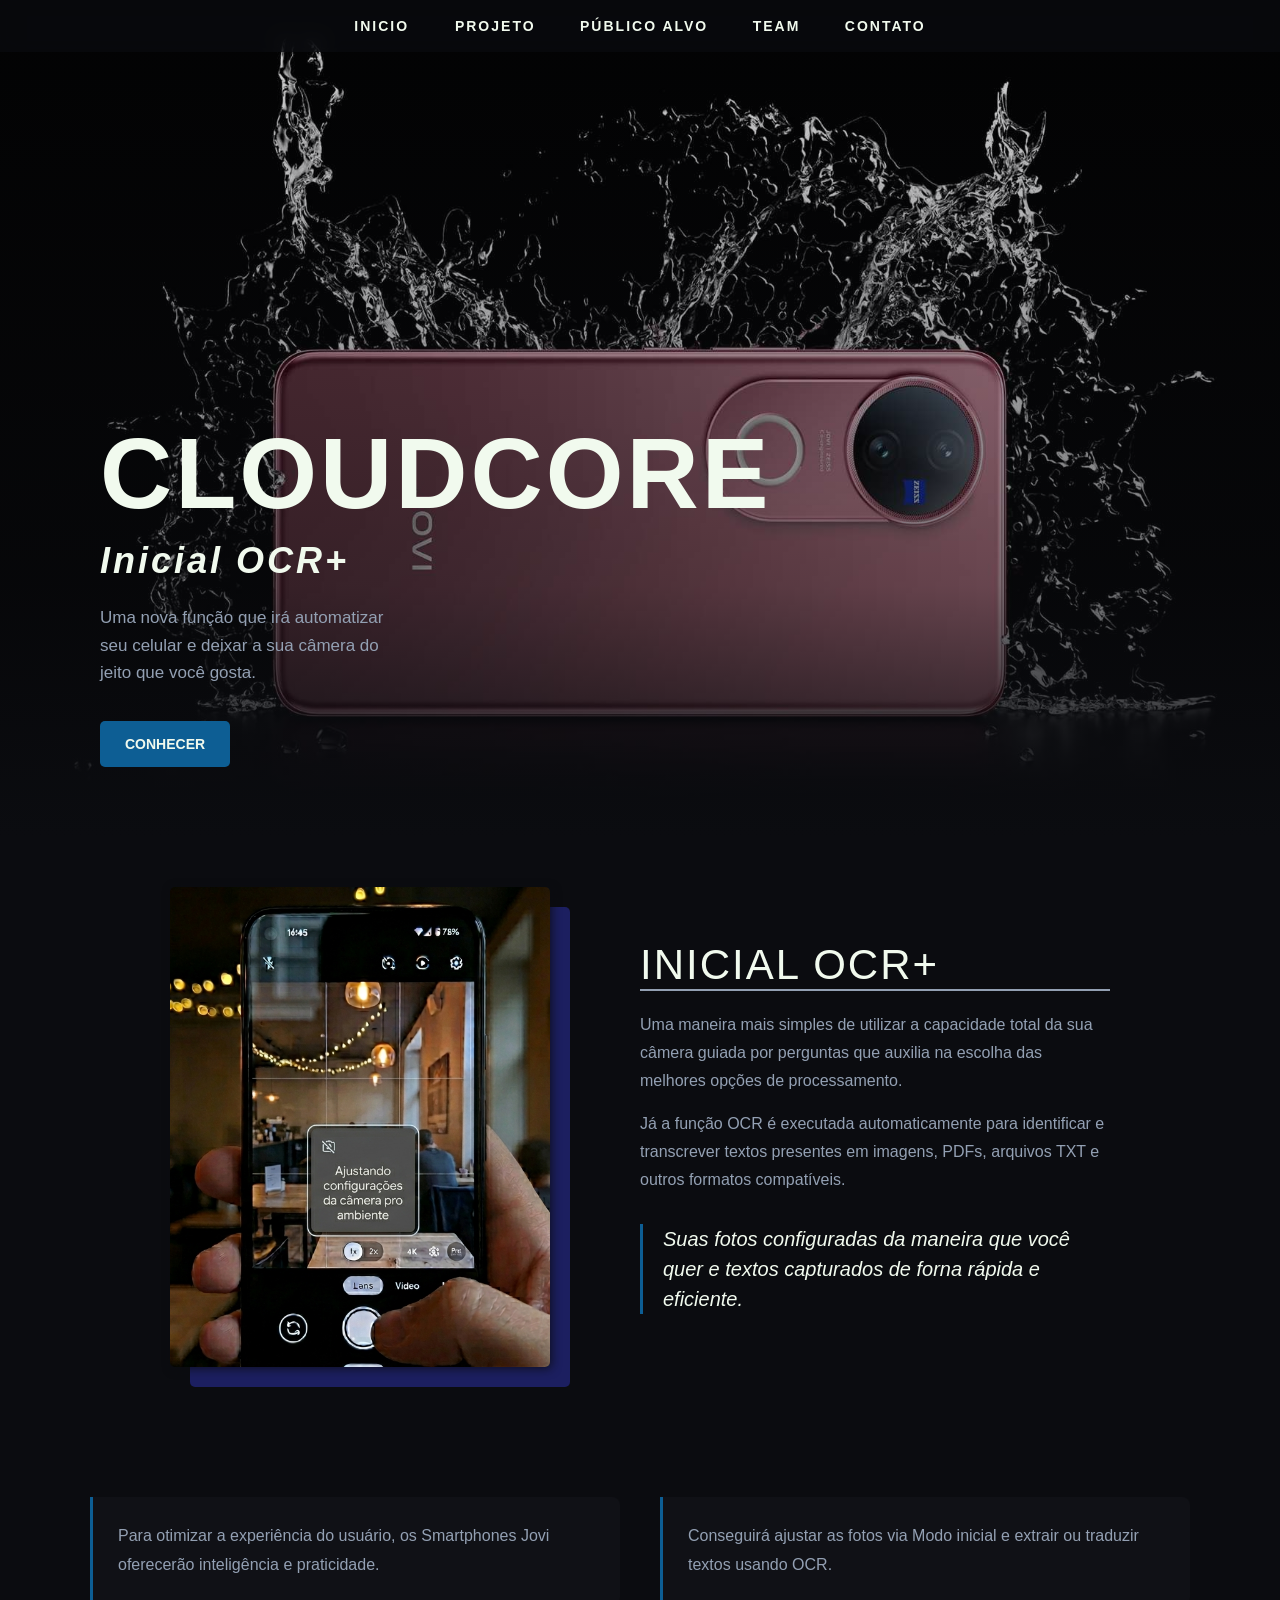
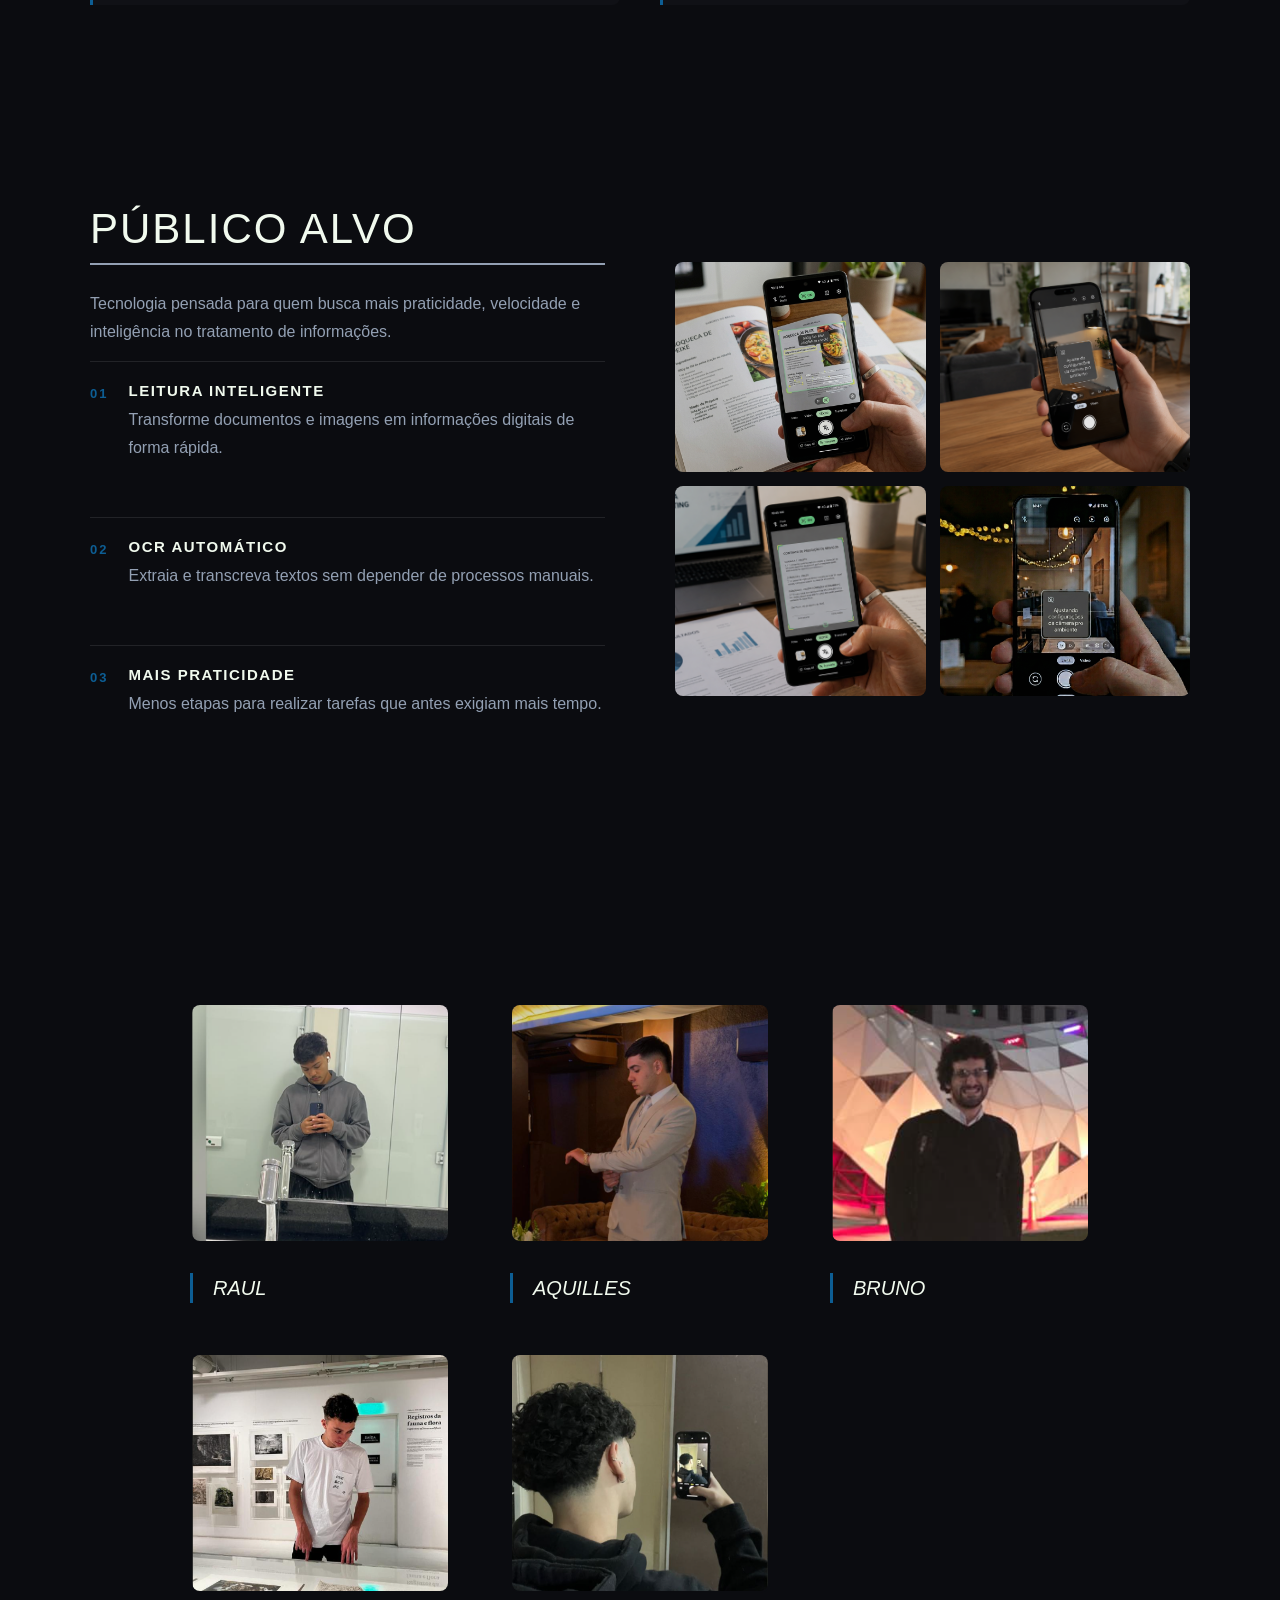
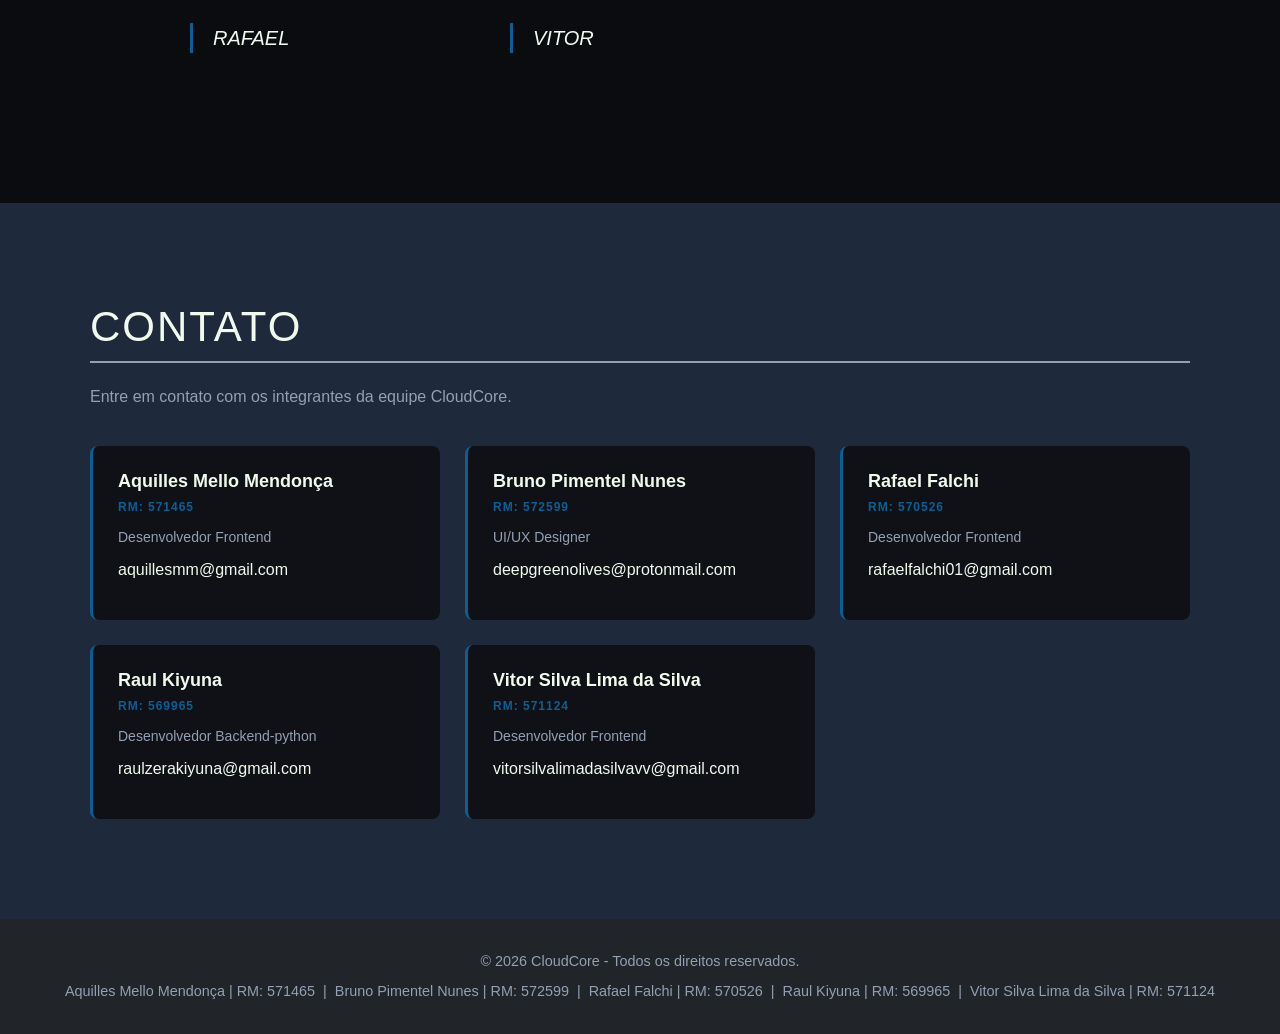
==== commit a70becd4: "reajuste na aba alvo/criação da aba contatos e responsividade css" ====
--- a/SPRINT/index.html
+++ b/SPRINT/index.html
@@ -5,7 +5,7 @@
     <meta name="viewport" content="width=device-width, initial-scale=1.0">
     <title>SPRINT-3</title>
     <link rel="stylesheet" href="./style.css">
-    <link rel="stylesheet" href="./grid.css">
+    <link rel="stylesheet" href="./responsive.css">
 </head>
 
 <body>
@@ -16,6 +16,7 @@
                 <a href="#projeto">Projeto</a>
                 <a href="#alvo">Público Alvo</a>
                 <a href="#team">Team</a>
+                <a href="#contato">Contato</a>
                 
                 
             </nav>
@@ -47,36 +48,75 @@
             <blockquote>
                     Suas fotos configuradas da maneira que você quer e textos capturados de forna rápida e eficiente.
             </blockquote>
+
+            
+        </div>
         </div>
     </section>
     
+    <section class="van">
+        <div class="van-grid">
+            <div class="van-content">
+                <div class="text-block"> 
+                    <p>Para otimizar a experiência do usuário, os Smartphones Jovi oferecerão inteligência e praticidade.</p>
+                </div>
+                <div class="text-block">
+                    <p>Conseguirá ajustar as fotos via Modo inicial e extrair ou traduzir textos usando OCR.</p>
+                </div>
+            </div>
+        </div>
+    </section>
     
-        
-       <section class="publico-alvo" id="alvo">
-
+    <section class="publico-alvo" id="alvo">
     <div class="publico-texto">
         <h3>PÚBLICO ALVO</h3>
-
-        <p>
-            Nossa solução é destinada a pessoas que precisam
-            transformar documentos e imagens em informações
-            digitais de forma rápida e prática.
+        <p class="publico-intro">
+            Tecnologia pensada para quem busca mais
+            praticidade, velocidade e inteligência no
+            tratamento de informações.
         </p>
-
-        <p>
-            O sistema facilita a leitura, transcrição e
-            organização de textos, tornando o processo mais
-            eficiente e acessível.
-        </p>
+        <div class="insights">
+            <div class="insight">
+                <span>01</span>
+                <div>
+                    <h4>LEITURA INTELIGENTE</h4>
+                    <p>
+                        Transforme documentos e imagens
+                        em informações digitais de forma rápida.
+                    </p>
+                </div>
+            </div>
+
+            <div class="insight">
+                <span>02</span>
+                <div>
+                    <h4>OCR AUTOMÁTICO</h4>
+                    <p>
+                        Extraia e transcreva textos sem
+                        depender de processos manuais.
+                    </p>
+                </div>
+            </div>
+
+            <div class="insight">
+                <span>03</span>
+                <div>
+                    <h4>MAIS PRATICIDADE</h4>
+                    <p>
+                        Menos etapas para realizar tarefas
+                        que antes exigiam mais tempo.
+                    </p>
+                </div>
+            </div>
+        </div>
     </div>
 
     <div class="publico-galeria">
-        <img src="./images/OCR1.png" alt="Exemplo 1">
-        <img src="./images/inicial1.png" alt="Exemplo 2">
-        <img src="./images/OCR2.png" alt="Exemplo 3">
-        <img src="./images/Módulo automático.png" alt="Exemplo 4">
+        <img src="./images/OCR1.png" alt="Exemplo da função OCR">
+        <img src="./images/inicial1.png" alt="Exemplo do modo inicial">
+        <img src="./images/OCR2.png" alt="Exemplo de captura OCR">
+        <img src="./images/Módulo automático.png" alt="Exemplo do módulo automático">
     </div>
-
 </section>
 
 <section class="team" id="team">
@@ -109,6 +149,50 @@
         </div>
         </section>
 
+        <section class="contato" id="contato">
+    <div class="contato-container">
+        <h3>CONTATO</h3>
+        <p class="contato-intro">Entre em contato com os integrantes da equipe CloudCore.</p>
+
+        <div class="contato-grid">
+            <div class="contato-card">
+                <h4>Aquilles Mello Mendonça</h4>
+                <span class="rm">RM: 571465</span>
+                <p class="funcao">Desenvolvedor Frontend</p>
+                <p>aquillesmm@gmail.com</p>
+            </div>
+
+            <div class="contato-card">
+                <h4>Bruno Pimentel Nunes</h4>
+                <span class="rm">RM: 572599</span>
+                <p class="funcao">UI/UX Designer</p>
+                <p>deepgreenolives@protonmail.com</p>
+            </div>
+
+            <div class="contato-card">
+                <h4>Rafael Falchi</h4>
+                <span class="rm">RM: 570526</span>
+                <p class="funcao">Desenvolvedor Frontend</p>
+                <p>rafaelfalchi01@gmail.com</p>
+            </div>
+
+            <div class="contato-card">
+                <h4>Raul Kiyuna</h4>
+                <span class="rm">RM: 569965</span>
+                <p class="funcao">Desenvolvedor Backend-python</p>
+               <p>raulzerakiyuna@gmail.com</p>
+            </div>
+
+            <div class="contato-card">
+                <h4>Vitor Silva Lima da Silva</h4>
+                <span class="rm">RM: 571124</span>
+                <p class="funcao">Desenvolvedor Frontend</p>
+                <p>vitorsilvalimadasilvavv@gmail.com</p>
+            </div>
+        </div>
+    </div>
+</section>
+
         <footer class="rodape">
             <p id="integrantes">© 2026 CloudCore - Todos os direitos reservados.</p>
         <p> Aquilles Mello Mendonça | RM: 571465 &nbsp;|&nbsp; Bruno Pimentel Nunes | RM: 572599 &nbsp;|&nbsp; Rafael Falchi | RM: 570526 &nbsp;|&nbsp; Raul Kiyuna | RM: 569965 &nbsp;|&nbsp; Vitor Silva Lima da Silva | RM: 571124</p>
--- a/SPRINT/style.css
+++ b/SPRINT/style.css
@@ -178,14 +178,49 @@
     border-left: 3px solid var(--primary);
 }
 
-
-
-#alvo {
-    display: flex;
+.van {
+    width: 90%;
+    max-width: 1100px;
+
+    margin: 0 auto;
+
+    padding: 30px 0 100px;
+}
+
+.van-grid {
+    display: flex;
+    flex-direction: column;
     align-items: flex-start;
-    padding: 100px 100px;
-    height: 100vh;
-}
+    gap: 40px; 
+}
+.van-content {
+    display: grid;
+    grid-template-columns: repeat(2, 1fr);
+    gap: 40px;
+}
+
+.text-block {
+    padding: 25px;
+
+    border-left: 3px solid var(--primary);
+
+    background: #101116;
+    border-radius: 0 8px 8px 0;
+}
+
+.text-block p {
+    margin: 0;
+
+    font-size: 1rem;
+    line-height: 1.8;
+
+    color: var(--gray);
+    text-align: left;
+    font-weight: 400;
+}
+
+
+
 
 h3 {
     font-family: var(--title);
@@ -193,18 +228,70 @@
     font-size: 42px;
     letter-spacing: 2px;
     font-weight: 400;
-    margin: 0 0 20px;
-    color: var(--light);
-    border-bottom: 1px solid var(--gray);
-}
+    margin: 0 0 25px;
+    padding-bottom: 10px;
+    color: var(--light);
+    border-bottom: 2px solid var(--gray);
+}
+
+
+.publico-intro {
+    color: var(--gray);
+    font-size: 17px;
+    line-height: 1.7;
+    max-width: 500px;
+    margin-bottom: 40px;
+}
+
+.insights {
+    display: flex;
+    flex-direction: column;
+    gap: 20px;
+}
+
+.insight {
+    display: flex;
+    align-items: flex-start;
+    gap: 20px;
+    padding: 20px 0;
+    border-top: 1px solid #ffffff18;
+    transition: transform 0.3s ease;
+}
+
+.insight > span {
+    color: var(--primary);
+    font-size: 13px;
+    font-weight: 700;
+    letter-spacing: 2px;
+    padding-top: 4px;
+}
+
+.insight h4 {
+    margin: 0 0 7px;
+    color: var(--light);
+    font-size: 15px;
+    letter-spacing: 1.5px;
+    font-weight: 600;
+}
+
+.insight p {
+    margin: 0;
+    color: var(--gray);
+    font-size: 14px;
+    line-height: 1.6;
+}
+
 
 
 .publico-alvo {
     display: grid;
     grid-template-columns: 1fr 1fr;
-    gap: 60px;
     align-items: center;
-    padding: 80px;
+    gap: 70px;
+    width: 90%;
+    max-width: 1100px;
+    margin: 0 auto;
+    padding: 100px 0;
 }
 
 .publico-texto p {
@@ -218,14 +305,27 @@
 .publico-galeria {
     display: grid;
     grid-template-columns: repeat(2, 1fr);
-    gap: 20px;
+    gap: 14px;
 }
 
 .publico-galeria img {
     width: 100%;
-    height: 220px;
+    height: 210px;
+
     object-fit: cover;
-    border-radius: 12px;
+
+    border-radius: 8px;
+
+    opacity: 0.9;
+
+    transition:
+        transform 0.3s ease,
+        opacity 0.3s ease;
+}
+
+.publico-galeria img:hover {
+    transform: scale(1.03);
+    opacity: 1;
 }
 
 .team {
@@ -263,6 +363,71 @@
 .img-t:focus {
     outline: 2px solid blue;
 }
+
+.contato {
+    background-color: var(--quartenary);
+    padding: 100px 0;
+}
+
+.contato-container {
+    width: 90%;
+    max-width: 1100px;
+    margin: 0 auto;
+}
+
+.contato-intro {
+    color: var(--gray);
+    font-size: 16px;
+    margin-bottom: 40px;
+}
+
+.contato-grid {
+    display: grid;
+    grid-template-columns: repeat(auto-fit, minmax(280px, 1fr));
+    gap: 25px;
+}
+
+.contato-card {
+    background: #101116;
+    padding: 25px;
+    border-radius: 8px;
+    border-left: 3px solid var(--primary);
+    transition: transform 0.3s ease, border-color 0.3s ease;
+}
+
+.contato-card:hover {
+    border-left-color: var(--secondary);
+}
+
+.contato-card h4 {
+    margin: 0 0 5px;
+    color: var(--light);
+    font-size: 18px;
+    font-weight: 600;
+}
+
+.contato-card .rm {
+    display: inline-block;
+    color: var(--primary);
+    font-size: 12px;
+    font-weight: 700;
+    letter-spacing: 1px;
+    margin-bottom: 15px;
+}
+
+.contato-card .funcao {
+    margin: 0 0 15px;
+    color: var(--gray);
+    font-size: 14px;
+}
+
+.contato-card .email {
+    color: var(--light);
+    text-decoration: none;
+    font-size: 14px;
+    word-break: break-all;
+    transition: color 0.25s ease;
+}
 footer {
         background-color: var(--tertiary);
         text-align: center;
@@ -270,12 +435,3 @@
         font-size: 0.9rem;
         color: var(--gray);
 }
-
-
-@media (max-width: 768px) {
-
-    .publico-alvo {
-        grid-template-columns: 1fr;
-    }
-
-}
--- a/SPRINT/responsive.css
+++ b/SPRINT/responsive.css
@@ -0,0 +1,172 @@
+html,
+body {
+    overflow-x: hidden;
+    width: 100%;
+}
+
+@media (max-width: 768px) {
+.menu {
+    position: fixed;
+    width: 100%;
+    padding: 15px 10px;
+    gap: 10px;
+    flex-wrap: wrap;
+}
+.menu a {
+    margin: 0;
+    padding: 6px 10px;
+    font-size: 11px;
+    letter-spacing: 1px;
+}
+#box {
+    height: auto !important;
+    min-height: 80vh;
+    padding: 40px 24px !important;
+    justify-content: center;
+    align-items: flex-end;
+    text-align: center;
+}
+h1 {
+    font-size: 42px !important;
+    letter-spacing: 1px;
+}
+h1 span {
+    font-size: 18px !important;
+    margin-top: 10px;
+}
+.box-desc {
+    max-width: 100% !important;
+    font-size: 15px;
+    margin: 20px 0 30px;
+}
+.btn {
+    width: 100%;
+    text-align: center;
+}
+.conteudo {
+    width: 100% !important;
+    grid-template-columns: 1fr !important;
+    gap: 45px;
+    padding: 70px 24px !important;
+}
+
+.img-c {
+    width: 100% !important;
+    max-width: 380px !important;
+    height: 380px !important;
+    margin: 0 auto;
+    box-shadow: none !important;
+}
+
+.text {
+    width: 100% !important;
+    max-width: 100% !important;
+    text-align: left;
+}
+h2,
+h3 {
+    font-size: 28px !important;
+    margin-bottom: 15px;
+}
+.text p {
+    font-size: 15px;
+    line-height: 1.7;
+}
+
+blockquote {
+    font-size: 16px;
+    margin: 20px 0 0;
+    padding-left: 15px;
+}
+.van {
+    width: 100% !important;
+    padding: 30px 24px 70px !important;
+}
+
+.van-content {
+    grid-template-columns: 1fr !important;
+    gap: 20px;
+}
+.text-block {
+    padding: 20px;
+}
+.text-block p {
+    font-size: 15px;
+    line-height: 1.7;
+}
+.publico-alvo {
+    width: 100% !important;
+    grid-template-columns: 1fr !important;
+    gap: 45px;
+padding: 70px 24px !important;
+}
+.publico-texto {
+    width: 100%;
+}
+.publico-intro {
+    font-size: 15px;
+    line-height: 1.7;
+    margin-bottom: 30px;
+}
+.insights {
+    gap: 10px;
+}
+
+.insight {
+    gap: 15px;
+    padding: 18px 0;
+}
+
+.insight > span {
+    font-size: 11px;
+    min-width: 25px;
+}
+
+.insight h4 {
+    font-size: 14px;
+    letter-spacing: 1px;
+}
+
+.insight p {
+    font-size: 13px;
+    line-height: 1.6;
+}
+.publico-galeria {
+    grid-template-columns: repeat(2, 1fr) !important;
+    gap: 12px;
+}
+.publico-galeria img {
+    width: 100%;
+    height: 160px;
+    border-radius: 8px;
+}
+.team {
+    padding: 60px 24px !important;
+}
+.team_container {
+    grid-template-columns: 1fr !important;
+    padding: 20px 0 !important;
+    gap: 25px;
+}
+.img-t {
+    height: 220px;
+}
+footer {
+    padding: 25px 20px;
+    font-size: 0.75rem;
+    line-height: 1.6;
+}
+
+.contato {
+    padding: 60px 24px !important;
+}
+
+.contato-grid {
+    grid-template-columns: 1fr !important;
+    gap: 20px;
+}
+
+.contato-card {
+    padding: 20px;
+}
+}
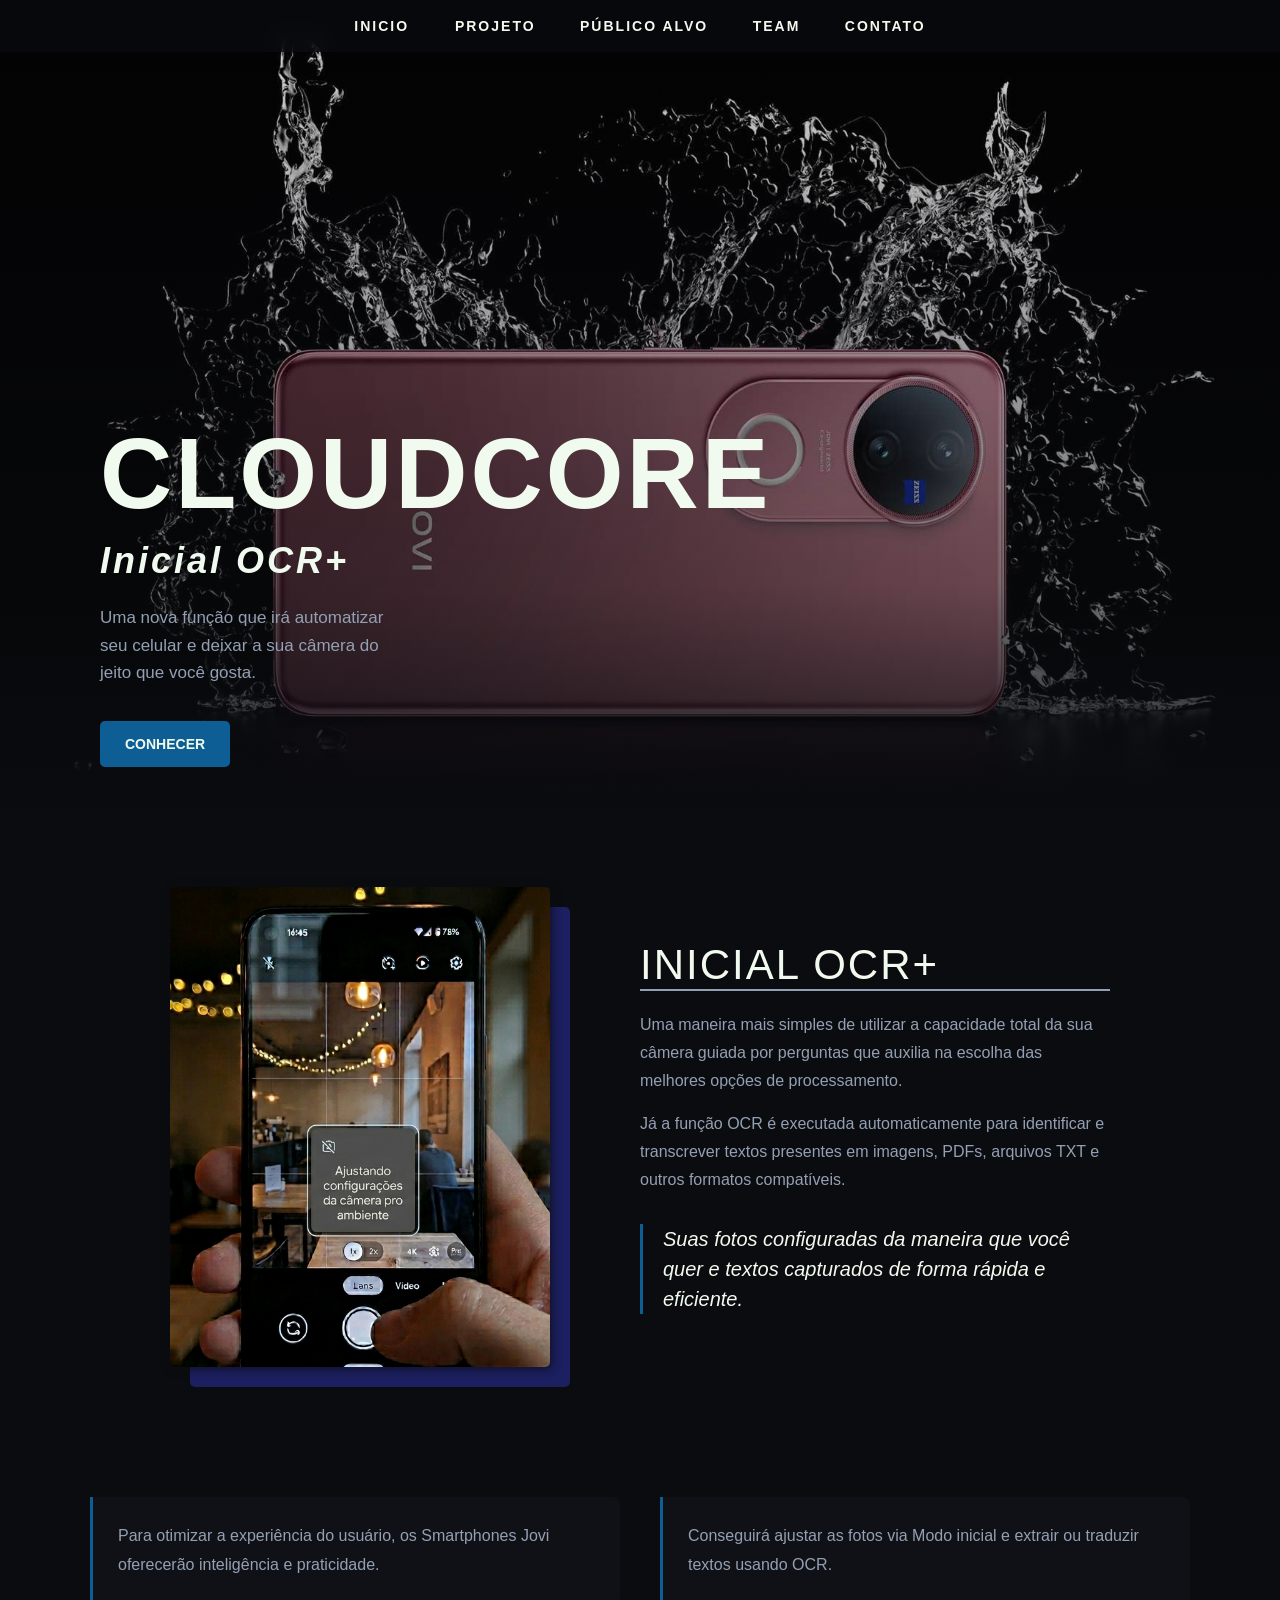
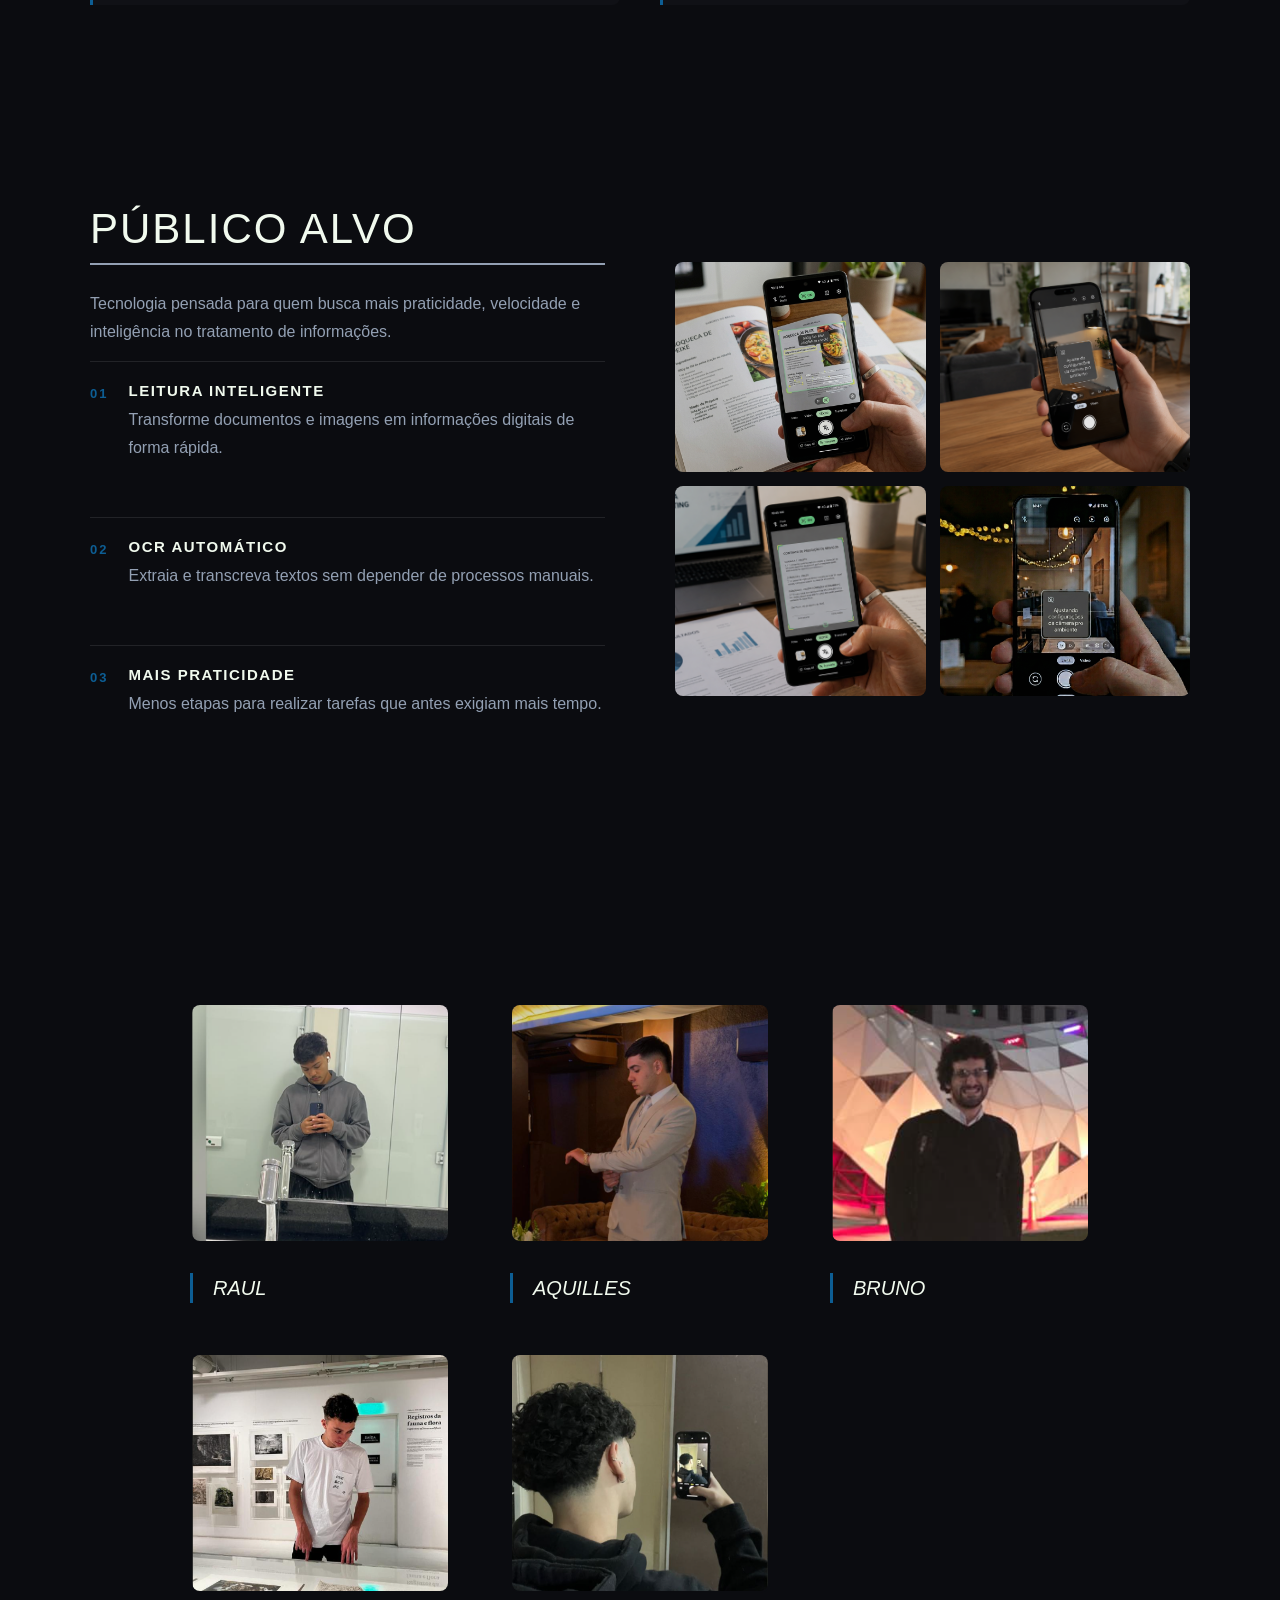
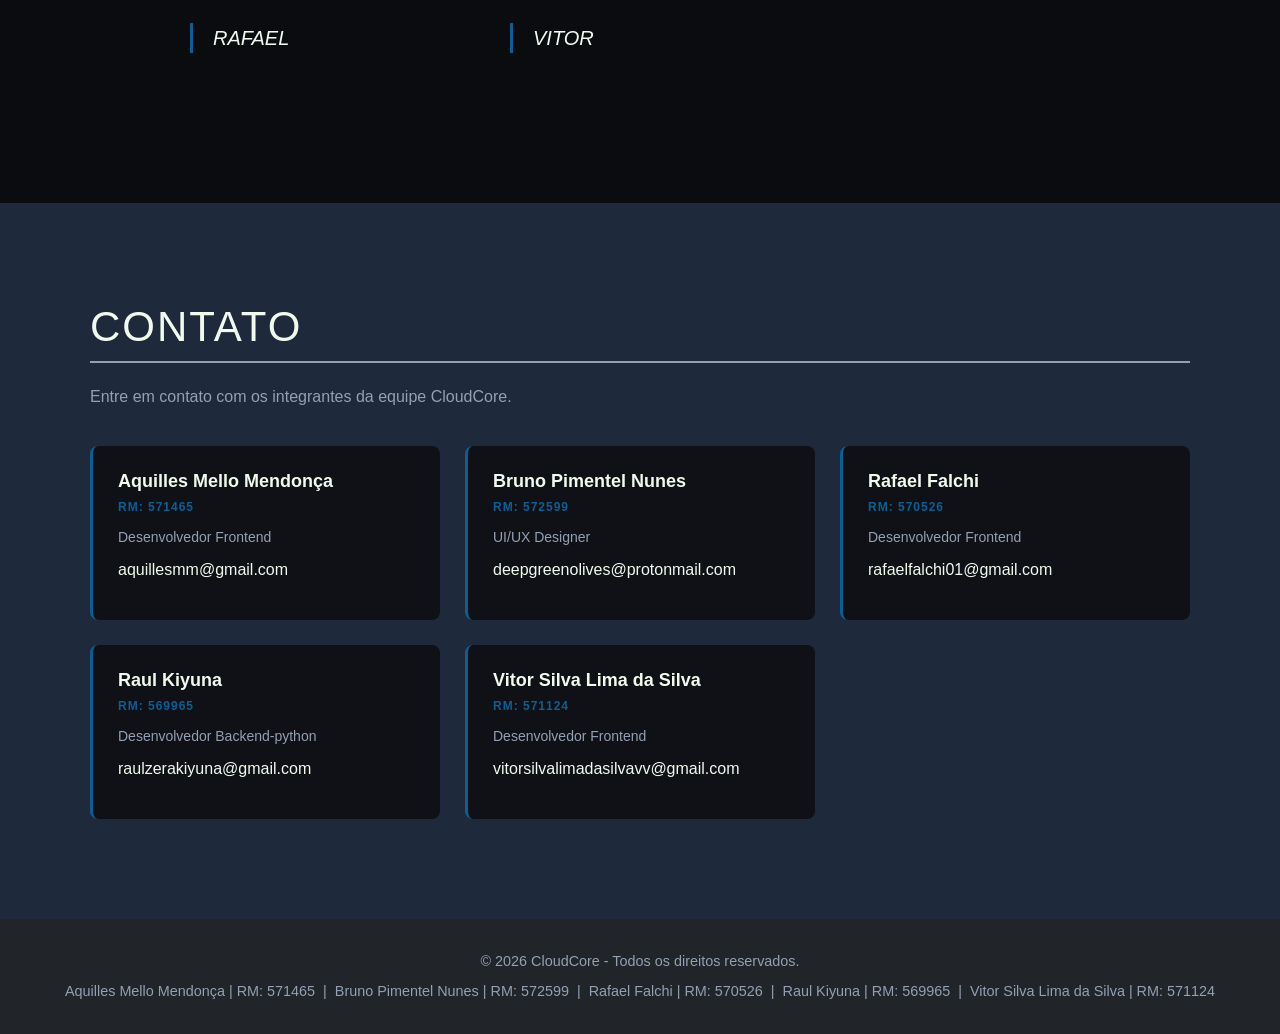
==== commit 4c97e03a: "atualização na responsividade e gramatica" ====
--- a/SPRINT/index.html
+++ b/SPRINT/index.html
@@ -1,5 +1,6 @@
 <!DOCTYPE html>
 <html lang="en">
+
 <head>
     <meta charset="UTF-8">
     <meta name="viewport" content="width=device-width, initial-scale=1.0">
@@ -17,188 +18,194 @@
                 <a href="#alvo">Público Alvo</a>
                 <a href="#team">Team</a>
                 <a href="#contato">Contato</a>
-                
-                
+
+
             </nav>
         </header>
 
-    <section id="box">
-        <div class="box-content">
-            <h1>
-                CLOUDCORE
-                <span>Inicial OCR+</span>
-            </h1>
-            <p class="box-desc">
-                Uma nova função que irá automatizar seu celular e deixar a sua câmera do jeito que você gosta.
-            </p>
-            <a href="#projeto" class="btn">
-                Conhecer
-            </a>
-        </div>
-    </section>
-
-    <section class="conteudo" id="projeto">
-        <div class="img-c" role="img" ></div>
-        <div class="text">
-            <h2>INICIAL OCR+</h2>
-            <p>Uma maneira mais simples de utilizar a capacidade total da sua câmera guiada por perguntas que auxilia na escolha das melhores opções de processamento.
-            </p>
-            <p>Já a função OCR é executada automaticamente para identificar e transcrever textos presentes em imagens, PDFs, arquivos TXT e outros formatos compatíveis.
-            </p>
-            <blockquote>
-                    Suas fotos configuradas da maneira que você quer e textos capturados de forna rápida e eficiente.
-            </blockquote>
-
-            
-        </div>
-        </div>
-    </section>
-    
-    <section class="van">
-        <div class="van-grid">
-            <div class="van-content">
-                <div class="text-block"> 
-                    <p>Para otimizar a experiência do usuário, os Smartphones Jovi oferecerão inteligência e praticidade.</p>
-                </div>
-                <div class="text-block">
-                    <p>Conseguirá ajustar as fotos via Modo inicial e extrair ou traduzir textos usando OCR.</p>
-                </div>
-            </div>
-        </div>
-    </section>
-    
-    <section class="publico-alvo" id="alvo">
-    <div class="publico-texto">
-        <h3>PÚBLICO ALVO</h3>
-        <p class="publico-intro">
-            Tecnologia pensada para quem busca mais
-            praticidade, velocidade e inteligência no
-            tratamento de informações.
-        </p>
-        <div class="insights">
-            <div class="insight">
-                <span>01</span>
-                <div>
-                    <h4>LEITURA INTELIGENTE</h4>
-                    <p>
-                        Transforme documentos e imagens
-                        em informações digitais de forma rápida.
-                    </p>
-                </div>
-            </div>
-
-            <div class="insight">
-                <span>02</span>
-                <div>
-                    <h4>OCR AUTOMÁTICO</h4>
-                    <p>
-                        Extraia e transcreva textos sem
-                        depender de processos manuais.
-                    </p>
-                </div>
-            </div>
-
-            <div class="insight">
-                <span>03</span>
-                <div>
-                    <h4>MAIS PRATICIDADE</h4>
-                    <p>
-                        Menos etapas para realizar tarefas
-                        que antes exigiam mais tempo.
-                    </p>
-                </div>
-            </div>
-        </div>
-    </div>
-
-    <div class="publico-galeria">
-        <img src="./images/OCR1.png" alt="Exemplo da função OCR">
-        <img src="./images/inicial1.png" alt="Exemplo do modo inicial">
-        <img src="./images/OCR2.png" alt="Exemplo de captura OCR">
-        <img src="./images/Módulo automático.png" alt="Exemplo do módulo automático">
-    </div>
-</section>
-
-<section class="team" id="team">
-        <div class="team-content">
-           
-        </div>
-
-        <div class="team_container">
-            <div class="team-card">
-                <img src="./images/user-1.png" class="img-t" alt="Raul">
-                <blockquote> RAUL</blockquote>
-            </div>
-
-            <div class="team-card">
-                <img src="./images/user-2.png" class="img-t" alt="Aquilles">
-                <BLOckquote> AQUILLES</BLOckquote>
-            </div>
-            <div class="team-card">
-                <img src="./images/user-3.png" class="img-t" alt="Bruno">
-                <BLOckquote> BRUNO</BLOckquote>
-            </div>
-            <div class="team-card">
-                <img src="./images/user-4.png" class="img-t" alt="Rafael">
-                <BLOckquote>RAFAEL</BLOckquote>
-            </div>
-            <div class="team-card">
-                <img src="./images/user-5.png" class="img-t" alt="Vitor">
-                <blockquote>VITOR</blockquote>
-            </div>
-        </div>
+        <section id="box">
+            <div class="box-content">
+                <h1>
+                    CLOUDCORE
+                    <span>Inicial OCR+</span>
+                </h1>
+                <p class="box-desc">
+                    Uma nova função que irá automatizar seu celular e deixar a sua câmera do jeito que você gosta.
+                </p>
+                <a href="#projeto" class="btn">
+                    Conhecer
+                </a>
+            </div>
+        </section>
+
+        <section class="conteudo" id="projeto">
+            <div class="img-c" role="img"></div>
+            <div class="text">
+                <h2>INICIAL OCR+</h2>
+                <p>Uma maneira mais simples de utilizar a capacidade total da sua câmera guiada por perguntas que
+                    auxilia na escolha das melhores opções de processamento.
+                </p>
+                <p>Já a função OCR é executada automaticamente para identificar e transcrever textos presentes em
+                    imagens, PDFs, arquivos TXT e outros formatos compatíveis.
+                </p>
+                <blockquote>
+                    Suas fotos configuradas da maneira que você quer e textos capturados de forma rápida e eficiente.
+                </blockquote>
+
+
+            </div>
+            </div>
+        </section>
+
+        <section class="van">
+            <div class="van-grid">
+                <div class="van-content">
+                    <div class="text-block">
+                        <p>Para otimizar a experiência do usuário, os Smartphones Jovi oferecerão inteligência e
+                            praticidade.</p>
+                    </div>
+                    <div class="text-block">
+                        <p>Conseguirá ajustar as fotos via Modo inicial e extrair ou traduzir textos usando OCR.</p>
+                    </div>
+                </div>
+            </div>
+        </section>
+
+        <section class="publico-alvo" id="alvo">
+            <div class="publico-texto">
+                <h3>PÚBLICO ALVO</h3>
+                <p class="publico-intro">
+                    Tecnologia pensada para quem busca mais
+                    praticidade, velocidade e inteligência no
+                    tratamento de informações.
+                </p>
+                <div class="insights">
+                    <div class="insight">
+                        <span>01</span>
+                        <div>
+                            <h4>LEITURA INTELIGENTE</h4>
+                            <p>
+                                Transforme documentos e imagens
+                                em informações digitais de forma rápida.
+                            </p>
+                        </div>
+                    </div>
+
+                    <div class="insight">
+                        <span>02</span>
+                        <div>
+                            <h4>OCR AUTOMÁTICO</h4>
+                            <p>
+                                Extraia e transcreva textos sem
+                                depender de processos manuais.
+                            </p>
+                        </div>
+                    </div>
+
+                    <div class="insight">
+                        <span>03</span>
+                        <div>
+                            <h4>MAIS PRATICIDADE</h4>
+                            <p>
+                                Menos etapas para realizar tarefas
+                                que antes exigiam mais tempo.
+                            </p>
+                        </div>
+                    </div>
+                </div>
+            </div>
+
+            <div class="publico-galeria">
+                <img src="./images/OCR1.png" alt="Exemplo da função OCR">
+                <img src="./images/inicial1.png" alt="Exemplo do modo inicial">
+                <img src="./images/OCR2.png" alt="Exemplo de captura OCR">
+                <img src="./images/Módulo automático.png" alt="Exemplo do módulo automático">
+            </div>
+        </section>
+
+        <section class="team" id="team">
+            <div class="team-content">
+
+            </div>
+
+            <div class="team_container">
+                <div class="team-card">
+                    <img src="./images/user-1.png" class="img-t" alt="Raul">
+                    <blockquote> RAUL</blockquote>
+                </div>
+
+                <div class="team-card">
+                    <img src="./images/user-2.png" class="img-t" alt="Aquilles">
+                    <BLOckquote> AQUILLES</BLOckquote>
+                </div>
+                <div class="team-card">
+                    <img src="./images/user-3.png" class="img-t" alt="Bruno">
+                    <BLOckquote> BRUNO</BLOckquote>
+                </div>
+                <div class="team-card">
+                    <img src="./images/user-4.png" class="img-t" alt="Rafael">
+                    <BLOckquote>RAFAEL</BLOckquote>
+                </div>
+                <div class="team-card">
+                    <img src="./images/user-5.png" class="img-t" alt="Vitor">
+                    <blockquote>VITOR</blockquote>
+                </div>
+            </div>
         </section>
 
         <section class="contato" id="contato">
-    <div class="contato-container">
-        <h3>CONTATO</h3>
-        <p class="contato-intro">Entre em contato com os integrantes da equipe CloudCore.</p>
-
-        <div class="contato-grid">
-            <div class="contato-card">
-                <h4>Aquilles Mello Mendonça</h4>
-                <span class="rm">RM: 571465</span>
-                <p class="funcao">Desenvolvedor Frontend</p>
-                <p>aquillesmm@gmail.com</p>
-            </div>
-
-            <div class="contato-card">
-                <h4>Bruno Pimentel Nunes</h4>
-                <span class="rm">RM: 572599</span>
-                <p class="funcao">UI/UX Designer</p>
-                <p>deepgreenolives@protonmail.com</p>
-            </div>
-
-            <div class="contato-card">
-                <h4>Rafael Falchi</h4>
-                <span class="rm">RM: 570526</span>
-                <p class="funcao">Desenvolvedor Frontend</p>
-                <p>rafaelfalchi01@gmail.com</p>
-            </div>
-
-            <div class="contato-card">
-                <h4>Raul Kiyuna</h4>
-                <span class="rm">RM: 569965</span>
-                <p class="funcao">Desenvolvedor Backend-python</p>
-               <p>raulzerakiyuna@gmail.com</p>
-            </div>
-
-            <div class="contato-card">
-                <h4>Vitor Silva Lima da Silva</h4>
-                <span class="rm">RM: 571124</span>
-                <p class="funcao">Desenvolvedor Frontend</p>
-                <p>vitorsilvalimadasilvavv@gmail.com</p>
-            </div>
-        </div>
-    </div>
-</section>
+            <div class="contato-container">
+                <h3>CONTATO</h3>
+                <p class="contato-intro">Entre em contato com os integrantes da equipe CloudCore.</p>
+
+                <div class="contato-grid">
+                    <div class="contato-card">
+                        <h4>Aquilles Mello Mendonça</h4>
+                        <span class="rm">RM: 571465</span>
+                        <p class="funcao">Desenvolvedor Frontend</p>
+                        <p>aquillesmm@gmail.com</p>
+                    </div>
+
+                    <div class="contato-card">
+                        <h4>Bruno Pimentel Nunes</h4>
+                        <span class="rm">RM: 572599</span>
+                        <p class="funcao">UI/UX Designer</p>
+                        <p>deepgreenolives@protonmail.com</p>
+                    </div>
+
+                    <div class="contato-card">
+                        <h4>Rafael Falchi</h4>
+                        <span class="rm">RM: 570526</span>
+                        <p class="funcao">Desenvolvedor Frontend</p>
+                        <p>rafaelfalchi01@gmail.com</p>
+                    </div>
+
+                    <div class="contato-card">
+                        <h4>Raul Kiyuna</h4>
+                        <span class="rm">RM: 569965</span>
+                        <p class="funcao">Desenvolvedor Backend-python</p>
+                        <p>raulzerakiyuna@gmail.com</p>
+                    </div>
+
+                    <div class="contato-card">
+                        <h4>Vitor Silva Lima da Silva</h4>
+                        <span class="rm">RM: 571124</span>
+                        <p class="funcao">Desenvolvedor Frontend</p>
+                        <p>vitorsilvalimadasilvavv@gmail.com</p>
+                    </div>
+                </div>
+            </div>
+        </section>
 
         <footer class="rodape">
             <p id="integrantes">© 2026 CloudCore - Todos os direitos reservados.</p>
-        <p> Aquilles Mello Mendonça | RM: 571465 &nbsp;|&nbsp; Bruno Pimentel Nunes | RM: 572599 &nbsp;|&nbsp; Rafael Falchi | RM: 570526 &nbsp;|&nbsp; Raul Kiyuna | RM: 569965 &nbsp;|&nbsp; Vitor Silva Lima da Silva | RM: 571124</p>
+            <p> Aquilles Mello Mendonça | RM: 571465 &nbsp;|&nbsp; Bruno Pimentel Nunes | RM: 572599 &nbsp;|&nbsp;
+                Rafael Falchi | RM: 570526 &nbsp;|&nbsp; Raul Kiyuna | RM: 569965 &nbsp;|&nbsp; Vitor Silva Lima da
+                Silva | RM: 571124</p>
 
         </footer>
     </main>
 
 </body>
+
 </html>
--- a/SPRINT/responsive.css
+++ b/SPRINT/responsive.css
@@ -18,65 +18,75 @@
     font-size: 11px;
     letter-spacing: 1px;
 }
-#box {
-    height: auto !important;
-    min-height: 80vh;
-    padding: 40px 24px !important;
-    justify-content: center;
-    align-items: flex-end;
-    text-align: center;
-}
-h1 {
-    font-size: 42px !important;
-    letter-spacing: 1px;
-}
-h1 span {
-    font-size: 18px !important;
-    margin-top: 10px;
-}
-.box-desc {
-    max-width: 100% !important;
-    font-size: 15px;
-    margin: 20px 0 30px;
-}
-.btn {
-    width: 100%;
-    text-align: center;
-}
-.conteudo {
-    width: 100% !important;
-    grid-template-columns: 1fr !important;
-    gap: 45px;
-    padding: 70px 24px !important;
-}
+@media screen and (max-width: 768px) {
+    #box {
+        height: auto;
+        min-height: 80vh;
+        padding: 40px 24px;
+        justify-content: center;
+        align-items: flex-end;
+        text-align: center;
+    }
 
-.img-c {
-    width: 100% !important;
-    max-width: 380px !important;
-    height: 380px !important;
-    margin: 0 auto;
-    box-shadow: none !important;
-}
+    h1 {
+        font-size: 42px;
+        letter-spacing: 1px;
+    }
 
-.text {
-    width: 100% !important;
-    max-width: 100% !important;
-    text-align: left;
-}
-h2,
-h3 {
-    font-size: 28px !important;
-    margin-bottom: 15px;
-}
-.text p {
-    font-size: 15px;
-    line-height: 1.7;
-}
+    h1 span {
+        font-size: 18px;
+        margin-top: 10px;
+    }
 
-blockquote {
-    font-size: 16px;
-    margin: 20px 0 0;
-    padding-left: 15px;
+    .box-desc {
+        max-width: 100%;
+        font-size: 15px;
+        margin: 20px 0 30px;
+    }
+
+    .btn {
+        width: 100%;
+        text-align: center;
+        box-sizing: border-box;
+    }
+
+    .conteudo {
+        width: 100%;
+        flex-direction: column;
+        gap: 45px;
+        padding: 70px 24px;
+    }
+
+    .img-c {
+        width: 100%;
+        max-width: 380px;
+        height: 380px;
+        margin: 0 auto;
+        box-shadow: none;
+    }
+
+    .text {
+        width: 100%;
+        max-width: 100%;
+        text-align: left;
+    }
+
+    h2,
+    h3 {
+        font-size: 28px;
+        margin-bottom: 15px;
+    }
+
+    .text p {
+        font-size: 15px;
+        line-height: 1.7;
+    }
+
+    blockquote {
+        font-size: 16px;
+        margin: 20px 0 0;
+        padding-left: 15px;
+    }
 }
 .van {
     width: 100% !important;
